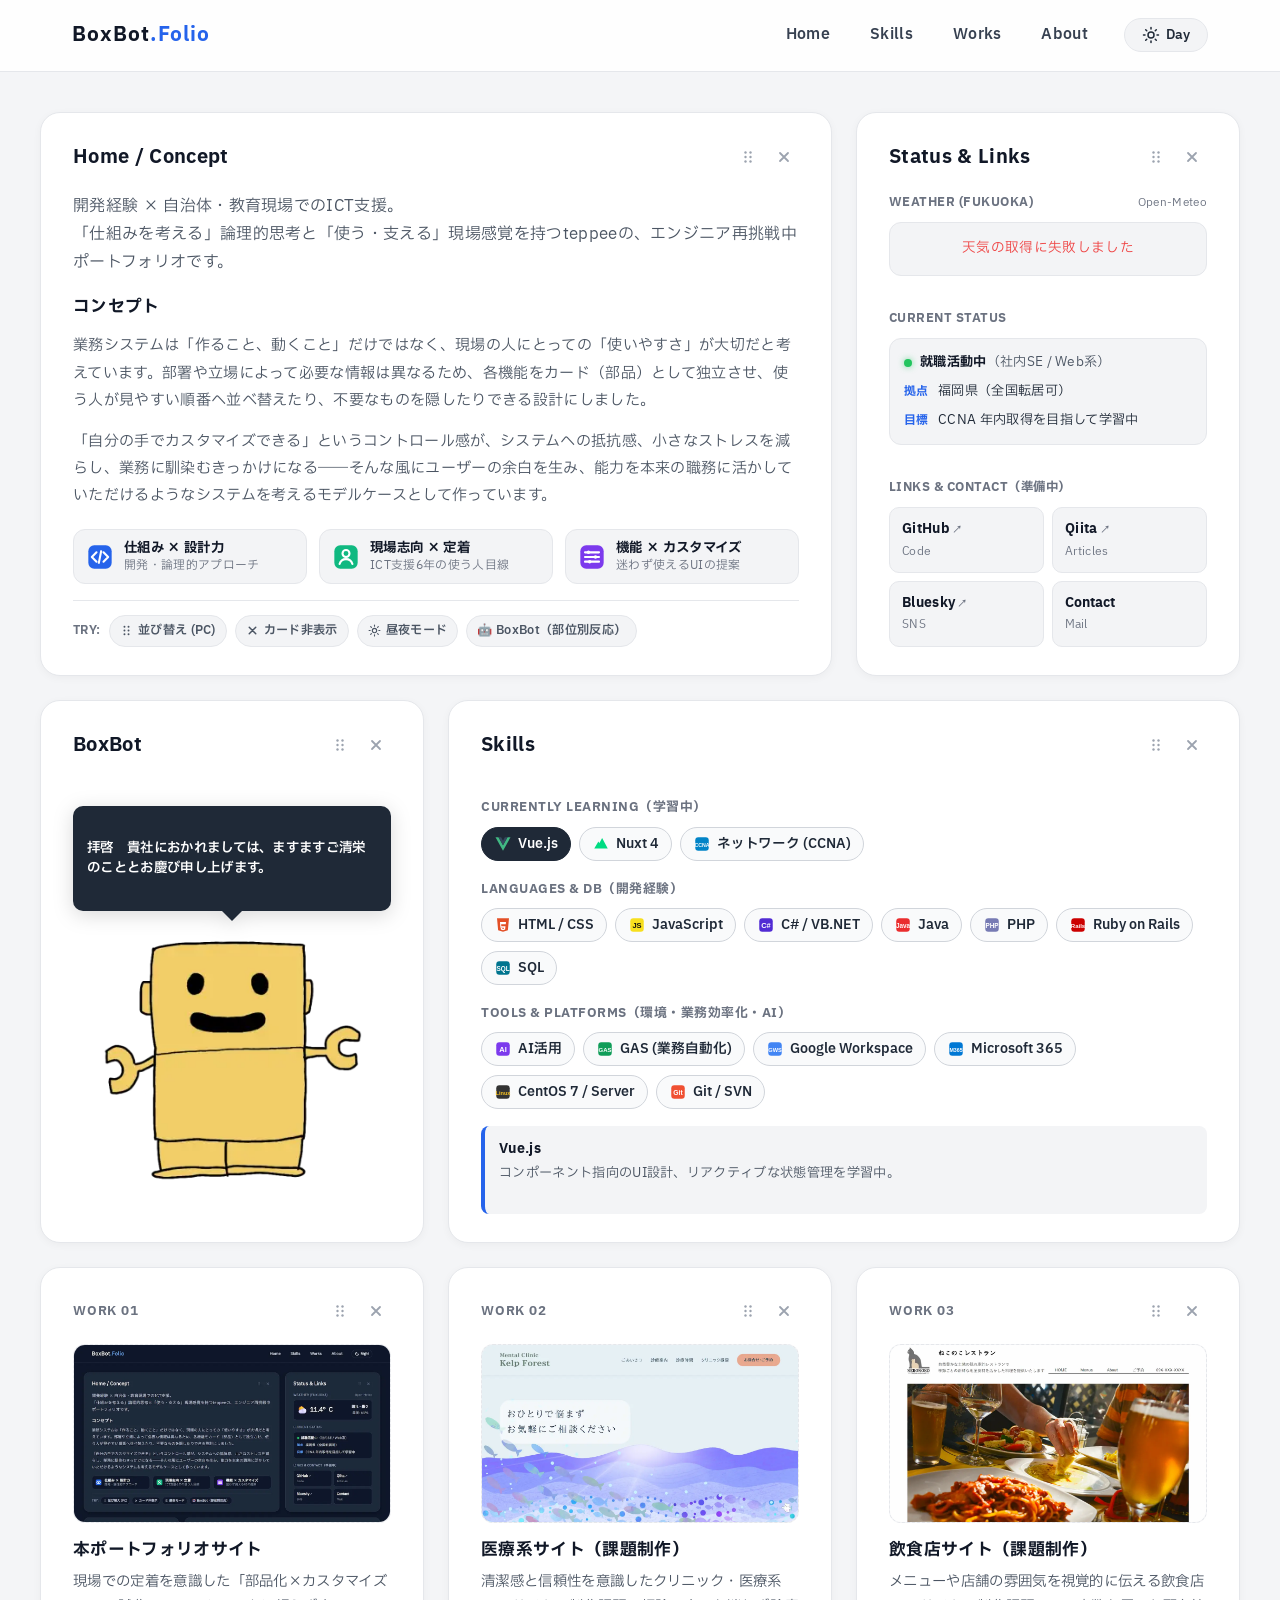
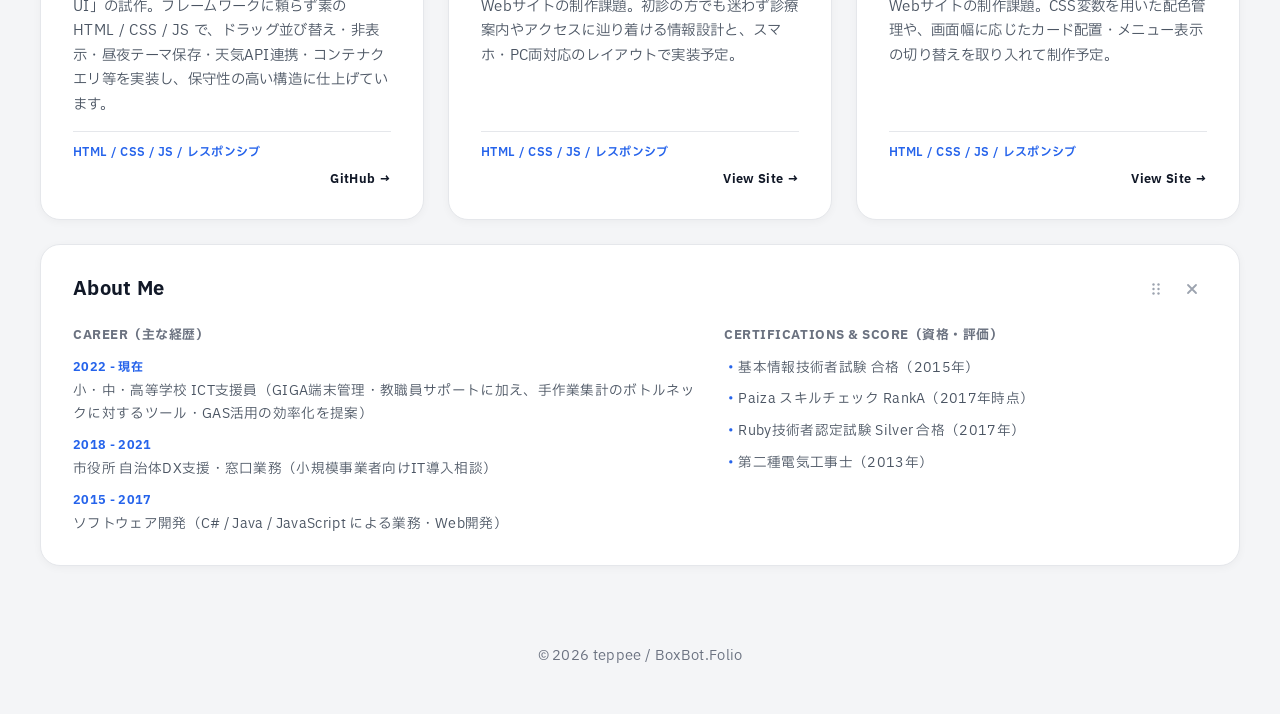
==== public/index.html @ 37b71503 "chore: 公開ルートをSampleからpublicへ変更、ガイドライン・モーダル配色・スマホ上下移動等を追加" ====
<!doctype html>
<html lang="ja">
  <head>
    <!-- 1. 最優先の基本設定 -->
    <meta charset="UTF-8" />
    <meta
      name="viewport"
      content="width=device-width, initial-scale=1.0, viewport-fit=cover"
    />
    <!-- ↑はviewport-fitの挙動、端末のセーフエリア等についてよくわかってないかもしれないので、暫定 -->
    <title>BoxBot.Folio</title>

    <!-- 2. 外部接続の事前準備 ＆ JSの先行ダウンロード（defer） -->
    <link rel="preconnect" href="https://fonts.googleapis.com" />
    <link rel="preconnect" href="https://fonts.gstatic.com" crossorigin />
    <script src="js/dialogues.js" defer></script>
    <!-- セリフデータ。ESmodule予定 -->
    <script src="js/main.js" defer></script>

    <!-- 3. スタイルシート（外部フォント → 自分のCSSの順） -->
    <link
      href="https://fonts.googleapis.com/css2?family=IBM+Plex+Sans+JP&family=JetBrains+Mono:ital,wght@0,100..800;1,100..800&display=swap"
      rel="stylesheet"
    />
    <link rel="stylesheet" href="style.css" />

    <!-- 4. ページ情報・ブラウザ制御 -->
    <meta
      name="description"
      content="エンジニアの道を一度挫折したひとのポートフォリオです。現状で何ができるかを見ていただければ。"
    />
    <meta name="theme-color" content="#f4f5f7" />
    <meta name="robots" content="noindex,nofollow" />
    <meta name="format-detection" content="telephone=no" />

    <!-- 5. ファビコン（絵文字でもよかったけど演習のためセットを配置。マニフェストはローカル直開きでCORSエラーが出るためコメントアウト） -->
    <!-- <link rel="icon" href="data:image/svg+xml,<svg xmlns=%22http://www.w3.org/2000/svg%22 viewBox=%220 0 100 100%22><text x=%2250%%22 y=%2250%%22 style=%22dominant-baseline:central;text-anchor:middle;font-size:90px;%22>🤖</text></svg>"> -->
    <link
      rel="apple-touch-icon"
      sizes="180x180"
      href="images/favicon/apple-touch-icon.png"
    />
    <link
      rel="icon"
      type="image/png"
      sizes="32x32"
      href="images/favicon/favicon-32x32.png"
    />
    <link
      rel="icon"
      type="image/png"
      sizes="16x16"
      href="images/favicon/favicon-16x16.png"
    />
    <!-- <link rel="manifest" href="images/favicon/site.webmanifest"> -->

    <!-- 6. OGP設定（Vercel公開時にURLを確定させて有効化） -->
    <!--
    <meta property="og:title" content="Portfolio - Bento & Control Panel UI">
    <meta property="og:description" content="エンジニアの道を一度挫折したひとのポートフォリオです。現状で何ができるかを見ていただければ。">
    <meta property="og:type" content="website">
    <meta property="og:url" content="https://たぶんVercelでホスティング/">
    <meta property="og:image" content="https://たぶんVercelでホスティング/images/ogp.png">
    <meta name="twitter:card" content="summary_large_image">
    -->
  </head>
  <body>
    <!-- ▼ SVG共通部品の定義（画面には直接表示されない） -->
    <svg style="display: none">
      <!-- 銘板（白いラベルプレート） -->
      <symbol id="icon-plate" viewBox="0 0 120 36" preserveAspectRatio="none">
        <rect
          x="1"
          y="1"
          width="118"
          height="34"
          fill="#ffffff"
          stroke="#555555"
          stroke-width="1.5"
        />
        <circle cx="6" cy="6" r="1.5" fill="#888888" />
        <circle cx="114" cy="6" r="1.5" fill="#888888" />
        <circle cx="6" cy="30" r="1.5" fill="#888888" />
        <circle cx="114" cy="30" r="1.5" fill="#888888" />
      </symbol>

      <!-- 押しボタンの黒い外枠（ベゼル） -->
      <symbol id="icon-button-bezel" viewBox="0 0 64 64">
        <circle
          cx="32"
          cy="32"
          r="28"
          fill="#1a1a1a"
          stroke="#000000"
          stroke-width="2"
        />
        <circle cx="32" cy="32" r="24" fill="#333333" />
      </symbol>

      <!-- ドラッグハンドル（6点ドット） -->
      <symbol id="icon-drag-handle" viewBox="0 0 16 16">
        <circle cx="5.5" cy="3.5" r="1.2" />
        <circle cx="10.5" cy="3.5" r="1.2" />
        <circle cx="5.5" cy="8" r="1.2" />
        <circle cx="10.5" cy="8" r="1.2" />
        <circle cx="5.5" cy="12.5" r="1.2" />
        <circle cx="10.5" cy="12.5" r="1.2" />
      </symbol>

      <!-- 昼モード（太陽）アイコン -->
      <symbol
        id="icon-sun"
        viewBox="0 0 24 24"
        fill="none"
        stroke="currentColor"
        stroke-width="2"
        stroke-linecap="round"
        stroke-linejoin="round"
      >
        <circle cx="12" cy="12" r="4" />
        <path
          d="M12 2v2M12 20v2M4.93 4.93l1.41 1.41M17.66 17.66l1.41 1.41M2 12h2M20 12h2M6.34 17.66l-1.41 1.41M19.07 4.93l-1.41 1.41"
        />
      </symbol>

      <!-- 夜モード（月）アイコン -->
      <symbol
        id="icon-moon"
        viewBox="0 0 24 24"
        fill="none"
        stroke="currentColor"
        stroke-width="2"
        stroke-linecap="round"
        stroke-linejoin="round"
      >
        <path d="M21 12.79A9 9 0 1 1 11.21 3 7 7 0 0 0 21 12.79z" />
      </symbol>

      <!-- 配置リセット（反時計回り矢印）アイコン -->
      <symbol
        id="icon-reset"
        viewBox="0 0 24 24"
        fill="none"
        stroke="currentColor"
        stroke-width="2"
        stroke-linecap="round"
        stroke-linejoin="round"
      >
        <path d="M3 12a9 9 0 1 0 3-6.7L3 8" />
        <path d="M3 3v5h5" />
      </symbol>

      <!-- カード非表示（×）アイコン -->
      <symbol
        id="icon-close"
        viewBox="0 0 16 16"
        fill="none"
        stroke="currentColor"
        stroke-width="1.8"
        stroke-linecap="round"
      >
        <path d="M4 4l8 8M12 4l-8 8" />
      </symbol>

      <!-- スマホ用カード移動（上矢印 / 下矢印）アイコン -->
      <symbol
        id="icon-arrow-up"
        viewBox="0 0 16 16"
        fill="none"
        stroke="currentColor"
        stroke-width="1.8"
        stroke-linecap="round"
        stroke-linejoin="round"
      >
        <path d="M4 10l4-4 4 4" />
      </symbol>
      <symbol
        id="icon-arrow-down"
        viewBox="0 0 16 16"
        fill="none"
        stroke="currentColor"
        stroke-width="1.8"
        stroke-linecap="round"
        stroke-linejoin="round"
      >
        <path d="M4 6l4 4 4-4" />
      </symbol>
    </svg>

    <!-- ▼ ページ全体の外側Gridコンテナ -->
    <div class="layout-container">
      <!-- ヘッダー（PCでは上部バー、スマホではロゴのみ上部・ナビは下部固定） -->
      <header class="site-header">
        <div class="header-inner">
          <h1 class="site-title">
            <a href="#home" class="site-logo">BoxBot<span>.Folio</span></a>
          </h1>
          <!-- グローバルナビゲーション（スマホ：制御盤 / PC：モダンナビ） -->
          <nav class="global-nav">
            <ul class="nav-list">
              <li class="nav-item" data-color="green">
                <a href="#home" class="nav-link">
                  <div class="nameplate">
                    <svg class="plate-bg"><use href="#icon-plate" /></svg>
                    <span class="nav-label">Home</span>
                  </div>
                  <div class="push-button-wrap">
                    <svg class="button-bezel">
                      <use href="#icon-button-bezel" />
                    </svg>
                    <span class="button-cap"></span>
                  </div>
                </a>
              </li>

              <li class="nav-item" data-color="blue">
                <a href="#skills" class="nav-link">
                  <div class="nameplate">
                    <svg class="plate-bg"><use href="#icon-plate" /></svg>
                    <span class="nav-label">Skills</span>
                  </div>
                  <div class="push-button-wrap">
                    <svg class="button-bezel">
                      <use href="#icon-button-bezel" />
                    </svg>
                    <span class="button-cap"></span>
                  </div>
                </a>
              </li>

              <li class="nav-item" data-color="yellow">
                <a href="#work-1" class="nav-link">
                  <div class="nameplate">
                    <svg class="plate-bg"><use href="#icon-plate" /></svg>
                    <span class="nav-label">Works</span>
                  </div>
                  <div class="push-button-wrap">
                    <svg class="button-bezel">
                      <use href="#icon-button-bezel" />
                    </svg>
                    <span class="button-cap"></span>
                  </div>
                </a>
              </li>

              <li class="nav-item" data-color="red">
                <a href="#about" class="nav-link">
                  <div class="nameplate">
                    <svg class="plate-bg"><use href="#icon-plate" /></svg>
                    <span class="nav-label">About</span>
                  </div>
                  <div class="push-button-wrap">
                    <svg class="button-bezel">
                      <use href="#icon-button-bezel" />
                    </svg>
                    <span class="button-cap"></span>
                  </div>
                </a>
              </li>
            </ul>
          </nav>

          <!-- ヘッダー右側の操作ボタン群（配置リセット ＋ 昼夜モード） -->
          <div class="header-actions">
            <button
              type="button"
              id="reset-order-btn"
              class="reset-order-btn"
              title="カードの並び順を初期状態に戻す"
              hidden
            >
              <svg width="16" height="16"><use href="#icon-reset" /></svg>
              <span>配置リセット</span>
            </button>

            <button
              type="button"
              id="theme-toggle"
              class="theme-toggle"
              title="昼・夜モード切り替え"
            >
              <svg class="theme-icon theme-icon-sun" width="18" height="18">
                <use href="#icon-sun" />
              </svg>
              <svg class="theme-icon theme-icon-moon" width="18" height="18">
                <use href="#icon-moon" />
              </svg>
              <span class="theme-toggle-label">Day</span>
            </button>
          </div>
        </div>
      </header>

      <!-- メインコンテンツ -->
      <main class="site-main">
        <!-- ▼ 内側のGridコンテナ（Bento Boxレイアウト） -->
        <div id="bento-grid" class="bento-grid">
          <section id="home" class="bento-card bento-large">
            <div class="card-header">
              <h2>Home / Concept</h2>
              <div class="card-actions">
                <button
                  type="button"
                  class="move-card-btn move-up-btn"
                  title="1つ上へ移動"
                >
                  <svg width="16" height="16">
                    <use href="#icon-arrow-up" />
                  </svg>
                </button>
                <button
                  type="button"
                  class="move-card-btn move-down-btn"
                  title="1つ下へ移動"
                >
                  <svg width="16" height="16">
                    <use href="#icon-arrow-down" />
                  </svg>
                </button>
                <button
                  type="button"
                  class="drag-handle"
                  title="ドラッグして移動"
                >
                  <svg width="16" height="16" fill="currentColor">
                    <use href="#icon-drag-handle" />
                  </svg>
                </button>
                <button
                  type="button"
                  class="hide-card-btn"
                  title="このカードを非表示にする"
                >
                  <svg width="16" height="16"><use href="#icon-close" /></svg>
                </button>
              </div>
            </div>
            <p class="home-lead">
              開発経験 × 自治体・教育現場でのICT支援。<br />
              「仕組みを考える」論理的思考と「使う・支える」現場感覚を持つteppeeの、エンジニア再挑戦中ポートフォリオです。
            </p>

            <!-- コンセプト・自己紹介文エリア -->
            <div class="home-article">
              <h3 class="home-article-title">コンセプト</h3>
              <p>
                業務システムは「作ること、動くこと」だけではなく、現場の人にとっての「使いやすさ」が大切だと考えています。部署や立場によって必要な情報は異なるため、各機能をカード（部品）として独立させ、使う人が見やすい順番へ並べ替えたり、不要なものを隠したりできる設計にしました。
              </p>
              <p>
                「自分の手でカスタマイズできる」というコントロール感が、システムへの抵抗感、小さなストレスを減らし、業務に馴染むきっかけになる――そんな風にユーザーの余白を生み、能力を本来の職務に活かしていただけるようなシステムを考えるモデルケースとして作っています。
              </p>
            </div>

            <!-- 3つの柱（視覚的サマリー） -->
            <ul class="home-pillars">
              <li class="pillar-item">
                <img
                  src="images/icons/pillar-logic.svg"
                  class="pillar-icon"
                  alt=""
                />
                <div>
                  <strong class="pillar-title">仕組み × 設計力</strong>
                  <span class="pillar-desc">開発・論理的アプローチ</span>
                </div>
              </li>
              <li class="pillar-item">
                <img
                  src="images/icons/pillar-ux.svg"
                  class="pillar-icon"
                  alt=""
                />
                <div>
                  <strong class="pillar-title">現場志向 × 定着</strong>
                  <span class="pillar-desc">ICT支援6年の使う人目線</span>
                </div>
              </li>
              <li class="pillar-item">
                <img
                  src="images/icons/pillar-custom.svg"
                  class="pillar-icon"
                  alt=""
                />
                <div>
                  <strong class="pillar-title">機能 × カスタマイズ</strong>
                  <span class="pillar-desc">迷わず使えるUIの提案</span>
                </div>
              </li>
            </ul>

            <!-- このページで試せるギミック（アイコン付き操作チップ） -->
            <div class="home-hints">
              <span class="hint-label">Try:</span>
              <span class="hint-chip">
                <svg width="13" height="13" fill="currentColor">
                  <use href="#icon-drag-handle" />
                </svg>
                <span>並び替え (PC)</span>
              </span>
              <span class="hint-chip">
                <svg width="13" height="13"><use href="#icon-close" /></svg>
                <span>カード非表示</span>
              </span>
              <span class="hint-chip">
                <svg width="13" height="13"><use href="#icon-sun" /></svg>
                <span>昼夜モード</span>
              </span>
              <span class="hint-chip">
                <span>🤖 BoxBot（部位別反応）</span>
              </span>
            </div>
          </section>

          <!-- ▼ Status & Links：福岡の現在天気（Open-Meteo API）＋ 外部リンク・連絡先ダミー枠 -->
          <aside id="weather" class="bento-card bento-weather">
            <div class="card-header">
              <h2>Status &amp; Links</h2>
              <div class="card-actions">
                <button
                  type="button"
                  class="move-card-btn move-up-btn"
                  title="1つ上へ移動"
                >
                  <svg width="16" height="16">
                    <use href="#icon-arrow-up" />
                  </svg>
                </button>
                <button
                  type="button"
                  class="move-card-btn move-down-btn"
                  title="1つ下へ移動"
                >
                  <svg width="16" height="16">
                    <use href="#icon-arrow-down" />
                  </svg>
                </button>
                <button
                  type="button"
                  class="drag-handle"
                  title="ドラッグして移動"
                >
                  <svg width="16" height="16" fill="currentColor">
                    <use href="#icon-drag-handle" />
                  </svg>
                </button>
                <button
                  type="button"
                  class="hide-card-btn"
                  title="このカードを非表示にする"
                >
                  <svg width="16" height="16"><use href="#icon-close" /></svg>
                </button>
              </div>
            </div>

            <!-- 3つの小セクションを同じ階層・見出しデザインで均等に並べる -->
            <div class="side-sections">
              <!-- 上段：現在の天気（福岡） -->
              <div class="side-section">
                <div class="side-section-head">
                  <h3 class="side-section-title">Weather (Fukuoka)</h3>
                  <a
                    class="weather-credit-link"
                    href="https://open-meteo.com"
                    target="_blank"
                    rel="noopener noreferrer"
                  >
                    Open-Meteo
                  </a>
                </div>
                <div class="weather-box">
                  <div id="weather-body" class="weather-body">
                    <p class="weather-status">天気情報を取得中...</p>
                  </div>
                </div>
              </div>

              <!-- 中段：現在のステータス（採用担当者向けサマリー） -->
              <div class="side-section">
                <h3 class="side-section-title">Current Status</h3>
                <div class="status-box">
                  <ul class="status-list">
                    <li>
                      <span class="status-dot"></span>
                      <span><strong>就職活動中</strong>（社内SE / Web系）</span>
                    </li>
                    <li>
                      <span class="status-key">拠点</span>
                      <span class="status-val">福岡県（全国転居可）</span>
                    </li>
                    <li>
                      <span class="status-key">目標</span>
                      <span class="status-val"
                        >CCNA 年内取得を目指して学習中</span
                      >
                    </li>
                  </ul>
                </div>
              </div>

              <!-- 下段：外部リンク・コンタクト先（公開時に href="#" を実際のURLへ差し替え） -->
              <div class="side-section">
                <h3 class="side-section-title">
                  Links &amp; Contact（準備中）
                </h3>
                <ul class="social-links">
                  <li>
                    <a
                      href="https://github.com/teppeihara080-lab"
                      class="social-link"
                      target="_blank"
                      rel="noopener noreferrer"
                    >
                      <span class="social-name"
                        >GitHub<span class="external-icon" aria-hidden="true"
                          >↗</span
                        ></span
                      >
                      <span class="social-note">Code</span>
                    </a>
                  </li>
                  <li>
                    <a
                      href="https://qiita.com/"
                      class="social-link"
                      target="_blank"
                      rel="noopener noreferrer"
                    >
                      <span class="social-name"
                        >Qiita<span class="external-icon" aria-hidden="true"
                          >↗</span
                        ></span
                      >
                      <span class="social-note">Articles</span>
                    </a>
                  </li>
                  <li>
                    <a
                      href="https://bsky.app/"
                      class="social-link"
                      target="_blank"
                      rel="noopener noreferrer"
                    >
                      <span class="social-name"
                        >Bluesky<span class="external-icon" aria-hidden="true"
                          >↗</span
                        ></span
                      >
                      <span class="social-note">SNS</span>
                    </a>
                  </li>
                  <li>
                    <button
                      type="button"
                      id="open-contact-modal"
                      class="social-link"
                    >
                      <span class="social-name">Contact</span>
                      <span class="social-note">Mail</span>
                    </button>
                  </li>
                </ul>
              </div>
            </div>
          </aside>

          <!-- ▼ BoxBot：ダンボールロボットを独立カードとして切り出し（不要なら×で非表示可能） -->
          <aside id="robot" class="bento-card bento-robot">
            <div class="card-header">
              <h2>BoxBot</h2>
              <div class="card-actions">
                <button
                  type="button"
                  class="move-card-btn move-up-btn"
                  title="1つ上へ移動"
                >
                  <svg width="16" height="16">
                    <use href="#icon-arrow-up" />
                  </svg>
                </button>
                <button
                  type="button"
                  class="move-card-btn move-down-btn"
                  title="1つ下へ移動"
                >
                  <svg width="16" height="16">
                    <use href="#icon-arrow-down" />
                  </svg>
                </button>
                <button
                  type="button"
                  class="drag-handle"
                  title="ドラッグして移動"
                >
                  <svg width="16" height="16" fill="currentColor">
                    <use href="#icon-drag-handle" />
                  </svg>
                </button>
                <button
                  type="button"
                  class="hide-card-btn"
                  title="このカードを非表示にする"
                >
                  <svg width="16" height="16"><use href="#icon-close" /></svg>
                </button>
              </div>
            </div>

            <!-- ダンボールロボット（クリック部位ごとにセリフと表情が変化） -->
            <div class="robot-area">
              <!-- 吹き出しの固定枠（セリフの長さでロボット本体の位置が上下にガタつかないようにする） -->
              <div class="speech-bubble-slot">
                <div class="speech-bubble">
                  <p id="robot-message">
                    拝啓　貴社におかれましては、ますますご清栄のこととお慶び申し上げます。
                  </p>
                </div>
              </div>

              <!-- ロボット本体（スプライト画像）＋ 透明な当たり判定（3分割） -->
              <div class="robot-wrapper">
                <div id="robot-sprite" class="robot-sprite face-normal"></div>

                <!-- 頭部・胴体・脚部でそれぞれ別の反応をする透明ボタン -->
                <button
                  type="button"
                  class="hitbox hitbox-head"
                  data-part="head"
                  title="調子はどう？"
                ></button>
                <button
                  type="button"
                  class="hitbox hitbox-body"
                  data-part="body"
                  title="実務でできることは？"
                ></button>
                <button
                  type="button"
                  class="hitbox hitbox-legs"
                  data-part="legs"
                  title="これまでの経歴は？"
                ></button>
              </div>
            </div>
          </aside>

          <section id="skills" class="bento-card bento-skills">
            <div class="card-header">
              <h2>Skills</h2>
              <div class="card-actions">
                <button
                  type="button"
                  class="move-card-btn move-up-btn"
                  title="1つ上へ移動"
                >
                  <svg width="16" height="16">
                    <use href="#icon-arrow-up" />
                  </svg>
                </button>
                <button
                  type="button"
                  class="move-card-btn move-down-btn"
                  title="1つ下へ移動"
                >
                  <svg width="16" height="16">
                    <use href="#icon-arrow-down" />
                  </svg>
                </button>
                <button
                  type="button"
                  class="drag-handle"
                  title="ドラッグして移動"
                >
                  <svg width="16" height="16" fill="currentColor">
                    <use href="#icon-drag-handle" />
                  </svg>
                </button>
                <button
                  type="button"
                  class="hide-card-btn"
                  title="このカードを非表示にする"
                >
                  <svg width="16" height="16"><use href="#icon-close" /></svg>
                </button>
              </div>
            </div>

            <!-- カテゴリ1：現在学習中 -->
            <div class="skill-group">
              <h3 class="skill-group-title">Currently Learning（学習中）</h3>
              <ul class="skill-list">
                <li>
                  <button
                    type="button"
                    class="skill-badge is-active"
                    data-skill="Vue.js"
                    data-desc="コンポーネント指向のUI設計、リアクティブな状態管理を学習中。"
                  >
                    <img src="images/icons/vue.svg" class="skill-icon" alt="" />
                    <span>Vue.js</span>
                  </button>
                </li>
                <li>
                  <button
                    type="button"
                    class="skill-badge"
                    data-skill="Nuxt 4"
                    data-desc="最新のディレクトリ構成やSSR/SSGの仕組み、モダンなフロントエンド開発を習得中。"
                  >
                    <img
                      src="images/icons/nuxt.svg"
                      class="skill-icon"
                      alt=""
                    />
                    <span>Nuxt 4</span>
                  </button>
                </li>
                <li>
                  <button
                    type="button"
                    class="skill-badge"
                    data-skill="ネットワーク（CCNA）"
                    data-desc="社内SE・インフラ運用を見据え、年内取得レベルの到達を目指して基礎から学習中。"
                  >
                    <img
                      src="images/icons/ccna.svg"
                      class="skill-icon"
                      alt=""
                    />
                    <span>ネットワーク (CCNA)</span>
                  </button>
                </li>
              </ul>
            </div>

            <!-- カテゴリ2：言語・データベース（開発経験） -->
            <div class="skill-group">
              <h3 class="skill-group-title">Languages &amp; DB（開発経験）</h3>
              <ul class="skill-list">
                <li>
                  <button
                    type="button"
                    class="skill-badge"
                    data-skill="HTML5 / CSS3"
                    data-desc="葬儀社向けWebシステムでの画面実装経験をベースに、Grid/Flexbox・コンテナクエリ等のモダン設計に対応。"
                  >
                    <img
                      src="images/icons/html.svg"
                      class="skill-icon"
                      alt=""
                    />
                    <span>HTML / CSS</span>
                  </button>
                </li>
                <li>
                  <button
                    type="button"
                    class="skill-badge"
                    data-skill="JavaScript (jQuery)"
                    data-desc="Web開発や保守でDOM操作・画面実装を担当。肥大化したJSのリファクタリングでコード量を50%以下に削減。"
                  >
                    <img src="images/icons/js.svg" class="skill-icon" alt="" />
                    <span>JavaScript</span>
                  </button>
                </li>
                <li>
                  <button
                    type="button"
                    class="skill-badge"
                    data-skill="C# (.NET / VB.NET)"
                    data-desc="自治体関連システム（Visual C# 2015 / 3ヶ月）にて要件〜詳細設計・実装、また保守案件でVB.NETを担当。"
                  >
                    <img
                      src="images/icons/csharp.svg"
                      class="skill-icon"
                      alt=""
                    />
                    <span>C# / VB.NET</span>
                  </button>
                </li>
                <li>
                  <button
                    type="button"
                    class="skill-badge"
                    data-skill="Java (Spring 4)"
                    data-desc="葬儀社向け見積システム（9ヶ月）にて基本・詳細設計〜コーディング・デバッグを担当（Tomcat環境）。"
                  >
                    <img
                      src="images/icons/java.svg"
                      class="skill-icon"
                      alt=""
                    />
                    <span>Java</span>
                  </button>
                </li>
                <li>
                  <button
                    type="button"
                    class="skill-badge"
                    data-skill="PHP"
                    data-desc="Webシステムのサーバーサイド改修・機能実装で使用。"
                  >
                    <img src="images/icons/php.svg" class="skill-icon" alt="" />
                    <span>PHP</span>
                  </button>
                </li>
                <li>
                  <button
                    type="button"
                    class="skill-badge"
                    data-skill="Ruby on Rails"
                    data-desc="MVCアーキテクチャを用いたWebアプリ開発を習得（Ruby技術者認定試験 Silver 合格）。"
                  >
                    <img
                      src="images/icons/rails.svg"
                      class="skill-icon"
                      alt=""
                    />
                    <span>Ruby on Rails</span>
                  </button>
                </li>
                <li>
                  <button
                    type="button"
                    class="skill-badge"
                    data-skill="SQL (MySQL / SQL Server / Oracle)"
                    data-desc="各開発・保守案件において MySQL・SQL Server・Oracle を用いたデータ設計・検索・連携を経験。"
                  >
                    <img src="images/icons/sql.svg" class="skill-icon" alt="" />
                    <span>SQL</span>
                  </button>
                </li>
              </ul>
            </div>

            <!-- カテゴリ3：環境・業務効率化・AI -->
            <div class="skill-group">
              <h3 class="skill-group-title">
                Tools &amp; Platforms（環境・業務効率化・AI）
              </h3>
              <ul class="skill-list">
                <li>
                  <button
                    type="button"
                    class="skill-badge"
                    data-skill="AI活用（業務効率化・調査）"
                    data-desc="生成AIを活用した業務手順書の整理・トラブル調査・コード作成補助など、実務に活かせる使い方を実践。"
                  >
                    <img src="images/icons/ai.svg" class="skill-icon" alt="" />
                    <span>AI活用</span>
                  </button>
                </li>
                <li>
                  <button
                    type="button"
                    class="skill-badge"
                    data-skill="GAS（Google Apps Script）"
                    data-desc="スプレッドシート等の手作業集計や定型処理をスクリプト化し、現場の工数削減・業務改善を提案。"
                  >
                    <img src="images/icons/gas.svg" class="skill-icon" alt="" />
                    <span>GAS (業務自動化)</span>
                  </button>
                </li>
                <li>
                  <button
                    type="button"
                    class="skill-badge"
                    data-skill="Google Workspace"
                    data-desc="小中高のICT支援（3年6ヶ月）にて端末・アカウント運用や校務デジタル化の推進を担当。"
                  >
                    <img src="images/icons/gws.svg" class="skill-icon" alt="" />
                    <span>Google Workspace</span>
                  </button>
                </li>
                <li>
                  <button
                    type="button"
                    class="skill-badge"
                    data-skill="Microsoft 365"
                    data-desc="教育・自治体現場での導入・運用支援、教職員向けマニュアル作成やQA対応を担当。"
                  >
                    <img
                      src="images/icons/m365.svg"
                      class="skill-icon"
                      alt=""
                    />
                    <span>Microsoft 365</span>
                  </button>
                </li>
                <li>
                  <button
                    type="button"
                    class="skill-badge"
                    data-skill="CentOS 7 / Windows Server"
                    data-desc="CentOS 7 + Apache Tomcat でのWebシステム構築や、Windows Server + IBM MQ 環境の運用保守を経験。"
                  >
                    <img
                      src="images/icons/linux.svg"
                      class="skill-icon"
                      alt=""
                    />
                    <span>CentOS 7 / Server</span>
                  </button>
                </li>
                <li>
                  <button
                    type="button"
                    class="skill-badge"
                    data-skill="Git / Subversion"
                    data-desc="チーム開発でのバージョン管理（開発案件ではSubversion、現在はGit / VS Codeを使用）。"
                  >
                    <img src="images/icons/git.svg" class="skill-icon" alt="" />
                    <span>Git / SVN</span>
                  </button>
                </li>
              </ul>
            </div>

            <!-- インタラクティブ詳細表示モニター -->
            <div class="skill-detail-box">
              <span class="detail-title" id="skill-detail-title">Vue.js</span>
              <p class="detail-desc" id="skill-detail-desc">
                コンポーネント指向のUI設計、リアクティブな状態管理を学習中。
              </p>
            </div>
          </section>

          <!-- ▼ Works：各案件を独立したBentoカード（<article>）として配置。追加時はこのブロックを複製 -->
          <article id="work-1" class="bento-card bento-work">
            <div class="card-header">
              <span class="work-label">Work 01</span>
              <div class="card-actions">
                <button
                  type="button"
                  class="move-card-btn move-up-btn"
                  title="1つ上へ移動"
                >
                  <svg width="16" height="16">
                    <use href="#icon-arrow-up" />
                  </svg>
                </button>
                <button
                  type="button"
                  class="move-card-btn move-down-btn"
                  title="1つ下へ移動"
                >
                  <svg width="16" height="16">
                    <use href="#icon-arrow-down" />
                  </svg>
                </button>
                <button
                  type="button"
                  class="drag-handle"
                  title="ドラッグして移動"
                >
                  <svg width="16" height="16" fill="currentColor">
                    <use href="#icon-drag-handle" />
                  </svg>
                </button>
                <button
                  type="button"
                  class="hide-card-btn"
                  title="このカードを非表示にする"
                >
                  <svg width="16" height="16"><use href="#icon-close" /></svg>
                </button>
              </div>
            </div>
            <!-- 画面イメージ枠（画像を差し込む場合は <img src="images/..." alt="..."> をここに入れる） -->
            <div class="work-thumb">
              <img
                src="images/work-01.webp"
                alt="本ポートフォリオサイトのトップページ画面"
                loading="lazy"
              />
            </div>
            <h2 class="work-title">本ポートフォリオサイト</h2>
            <p class="work-desc">
              現場での定着を意識した「部品化×カスタマイズUI」の試作。フレームワークに頼らず素の
              HTML / CSS / JS
              で、ドラッグ並び替え・非表示・昼夜テーマ保存・天気API連携・コンテナクエリ等を実装し、保守性の高い構造に仕上げています。
            </p>
            <div class="work-footer">
              <span class="work-tag">HTML / CSS / JS / レスポンシブ</span>
              <a
                href="https://github.com/teppeihara080-lab/portfolio.dev"
                class="work-link"
                target="_blank"
                rel="noopener noreferrer"
                >GitHub →</a
              >
            </div>
          </article>

          <article id="work-2" class="bento-card bento-work">
            <div class="card-header">
              <span class="work-label">Work 02</span>
              <div class="card-actions">
                <button
                  type="button"
                  class="move-card-btn move-up-btn"
                  title="1つ上へ移動"
                >
                  <svg width="16" height="16">
                    <use href="#icon-arrow-up" />
                  </svg>
                </button>
                <button
                  type="button"
                  class="move-card-btn move-down-btn"
                  title="1つ下へ移動"
                >
                  <svg width="16" height="16">
                    <use href="#icon-arrow-down" />
                  </svg>
                </button>
                <button
                  type="button"
                  class="drag-handle"
                  title="ドラッグして移動"
                >
                  <svg width="16" height="16" fill="currentColor">
                    <use href="#icon-drag-handle" />
                  </svg>
                </button>
                <button
                  type="button"
                  class="hide-card-btn"
                  title="このカードを非表示にする"
                >
                  <svg width="16" height="16"><use href="#icon-close" /></svg>
                </button>
              </div>
            </div>
            <div class="work-thumb">
              <img
                src="images/work-02.webp"
                alt="医療系サイトのトップページ画面"
                loading="lazy"
              />
            </div>
            <h2 class="work-title">医療系サイト（課題制作）</h2>
            <p class="work-desc">
              清潔感と信頼性を意識したクリニック・医療系Webサイトの制作課題。初診の方でも迷わず診療案内やアクセスに辿り着ける情報設計と、スマホ・PC両対応のレイアウトで実装予定。
            </p>
            <div class="work-footer">
              <span class="work-tag">HTML / CSS / JS / レスポンシブ</span>
              <a
                href="https://kunren-web.com/busiweb0606/site2/21ht/"
                class="work-link"
                target="_blank"
                rel="noopener noreferrer"
                >View Site →</a
              >
            </div>
          </article>

          <article id="work-3" class="bento-card bento-work">
            <div class="card-header">
              <span class="work-label">Work 03</span>
              <div class="card-actions">
                <button
                  type="button"
                  class="move-card-btn move-up-btn"
                  title="1つ上へ移動"
                >
                  <svg width="16" height="16">
                    <use href="#icon-arrow-up" />
                  </svg>
                </button>
                <button
                  type="button"
                  class="move-card-btn move-down-btn"
                  title="1つ下へ移動"
                >
                  <svg width="16" height="16">
                    <use href="#icon-arrow-down" />
                  </svg>
                </button>
                <button
                  type="button"
                  class="drag-handle"
                  title="ドラッグして移動"
                >
                  <svg width="16" height="16" fill="currentColor">
                    <use href="#icon-drag-handle" />
                  </svg>
                </button>
                <button
                  type="button"
                  class="hide-card-btn"
                  title="このカードを非表示にする"
                >
                  <svg width="16" height="16"><use href="#icon-close" /></svg>
                </button>
              </div>
            </div>
            <div class="work-thumb">
              <img
                src="images/work-03.webp"
                alt="飲食店サイトのトップページ画面"
                loading="lazy"
              />
            </div>
            <h2 class="work-title">飲食店サイト（課題制作）</h2>
            <p class="work-desc">
              メニューや店舗の雰囲気を視覚的に伝える飲食店Webサイトの制作課題。CSS変数を用いた配色管理や、画面幅に応じたカード配置・メニュー表示の切り替えを取り入れて制作予定。
            </p>
            <div class="work-footer">
              <span class="work-tag">HTML / CSS / JS / レスポンシブ</span>
              <a
                href="https://kunren-web.com/busiweb0606/food/21ht/"
                class="work-link"
                target="_blank"
                rel="noopener noreferrer"
                >View Site →</a
              >
            </div>
          </article>

          <section id="about" class="bento-card bento-wide">
            <div class="card-header">
              <h2>About Me</h2>
              <div class="card-actions">
                <button
                  type="button"
                  class="move-card-btn move-up-btn"
                  title="1つ上へ移動"
                >
                  <svg width="16" height="16">
                    <use href="#icon-arrow-up" />
                  </svg>
                </button>
                <button
                  type="button"
                  class="move-card-btn move-down-btn"
                  title="1つ下へ移動"
                >
                  <svg width="16" height="16">
                    <use href="#icon-arrow-down" />
                  </svg>
                </button>
                <button
                  type="button"
                  class="drag-handle"
                  title="ドラッグして移動"
                >
                  <svg width="16" height="16" fill="currentColor">
                    <use href="#icon-drag-handle" />
                  </svg>
                </button>
                <button
                  type="button"
                  class="hide-card-btn"
                  title="このカードを非表示にする"
                >
                  <svg width="16" height="16"><use href="#icon-close" /></svg>
                </button>
              </div>
            </div>
            <div class="about-grid">
              <!-- 左：職務経歴サマリー -->
              <div class="about-block">
                <h3 class="about-subtitle">Career（主な経歴）</h3>
                <ul class="timeline-list">
                  <li>
                    <span class="timeline-period">2022 - 現在</span>
                    <span class="timeline-text"
                      >小・中・高等学校
                      ICT支援員（GIGA端末管理・教職員サポートに加え、手作業集計のボトルネックに対するツール・GAS活用の効率化を提案）</span
                    >
                  </li>
                  <li>
                    <span class="timeline-period">2018 - 2021</span>
                    <span class="timeline-text"
                      >市役所
                      自治体DX支援・窓口業務（小規模事業者向けIT導入相談）</span
                    >
                  </li>
                  <li>
                    <span class="timeline-period">2015 - 2017</span>
                    <span class="timeline-text"
                      >ソフトウェア開発（C# / Java / JavaScript
                      による業務・Web開発）</span
                    >
                  </li>
                </ul>
              </div>

              <!-- 右：保有資格 & 評価 -->
              <div class="about-block">
                <h3 class="about-subtitle">
                  Certifications &amp; Score（資格・評価）
                </h3>
                <ul class="cert-list">
                  <li>基本情報技術者試験 合格（2015年）</li>
                  <li>Paiza スキルチェック RankA（2017年時点）</li>
                  <li>Ruby技術者認定試験 Silver 合格（2017年）</li>
                  <li>第二種電気工事士（2013年）</li>
                </ul>
              </div>
            </div>
          </section>
        </div>
      </main>

      <!-- フッター -->
      <footer class="site-footer">
        <p>&copy; 2026 teppee / BoxBot.Folio</p>
      </footer>
    </div>

    <!-- お問い合わせモーダル -->
    <div id="contact-modal" class="modal-overlay" aria-hidden="true">
      <div class="modal-card" role="dialog" aria-labelledby="modal-title">
        <div class="modal-header">
          <h3 id="modal-title">Contact</h3>
          <button
            type="button"
            id="close-contact-modal"
            class="modal-close"
            aria-label="閉じる"
          >
            ×
          </button>
        </div>

        <!-- action には発行したURLを入れてる -->
        <form
          id="contact-form"
          action="https://formspree.io/f/xkjrpene"
          method="POST"
        >
          <div class="form-group">
            <label for="sender-name">お名前 / 貴社名</label>
            <input
              type="text"
              id="sender-name"
              name="name"
              required
              placeholder="例：山田 太郎 / 株式会社〇〇"
            />
          </div>

          <div class="form-group">
            <label for="sender-email">メールアドレス</label>
            <input
              type="email"
              id="sender-email"
              name="email"
              required
              placeholder="example@domain.com"
            />
          </div>

          <div class="form-group">
            <label for="sender-message">お問い合わせ内容</label>
            <textarea
              id="sender-message"
              name="message"
              rows="4"
              required
              placeholder="採用や面談のご連絡など、お気軽にお送りください。"
            ></textarea>
          </div>

          <!-- スパム対策用の隠しフィールド（人間には見えずボットだけ引っかかる罠） -->
          <input type="text" name="_gotcha" style="display: none" />

          <button type="submit" id="submit-btn" class="btn-submit">
            送信する
          </button>
          <p id="form-status" class="form-status" role="status"></p>
        </form>
      </div>
    </div>
  </body>
</html>
---- public/style.css ----
/* ==========================================================================
   1. カラーテーマ変数（昼：ライトモード / 夜：ダークモード）
   --------------------------------------------------------------------------
   CSS変数（--変数名）を使って、色を一か所でまとめて管理。
   <html data-theme="dark"> が付いた時だけ、夜モード用の色に上書きする。
   ========================================================================== */
:root {
  color-scheme: light; /* ブラウザ標準のスクロールバー等もライト向けにする。標準CSSプロパティ */
  --bg-body: #f4f5f7;
  --bg-surface: #ffffff;
  --bg-header: #ffffff;
  --bg-header-glass: rgba(255, 255, 255, 0.85);
  --bg-subtle: #f3f4f6;
  --bg-badge: #f9fafb;
  --bg-badge-hover: #eff6ff;
  --bg-badge-active: #1f2937;
  --text-badge-active: #ffffff;
  --text-main: #1f2937;
  --text-strong: #111827;
  --text-muted: #6b7280;
  --text-desc: #4b5563;
  --text-nav: #374151;
  --border-color: #e5e7eb;
  --border-badge: #d1d5db;
  --accent: #2563eb;
  --shadow-card: 0 2px 8px rgba(0, 0, 0, 0.04);
  --shadow-drag: 0 20px 30px rgba(0, 0, 0, 0.18);
  --panel-bg: #9e9e9e; /* スマホ制御盤の背景色（グレー塗装） */
  --panel-border: #666666;
  --handle-color: #9ca3af;
  --handle-hover-text: #374151;
  --bubble-bg: #1f2937; /* ロボットの吹き出し背景（昼は濃い色で引き締める） */
  --bubble-text: #ffffff;
}

:root[data-theme="dark"] {
  color-scheme: dark;
  --bg-body: #0f172a;
  --bg-surface: #1e293b;
  --bg-header: #1e293b;
  --bg-header-glass: rgba(15, 23, 42, 0.85);
  --bg-subtle: #0f172a;
  --bg-badge: #334155;
  --bg-badge-hover: #1e3a8a;
  --bg-badge-active: #3b82f6;
  --text-badge-active: #ffffff;
  --text-main: #e2e8f0;
  --text-strong: #f8fafc;
  --text-muted: #94a3b8;
  --text-desc: #cbd5e1;
  --text-nav: #cbd5e1;
  --border-color: #334155;
  --border-badge: #475569;
  --accent: #60a5fa;
  --shadow-card: 0 4px 16px rgba(0, 0, 0, 0.35);
  --shadow-drag: 0 20px 35px rgba(0, 0, 0, 0.55);
  --panel-bg: #374151;       /* 夜モードでは落ち着いたガンメタ塗装に */
  --panel-border: #1f2937;
  --handle-color: #64748b;
  --handle-hover-text: #f1f5f9;
  --bubble-bg: #f8fafc;      /* 夜は明るい吹き出しにしてコントラストを確保 */
  --bubble-text: #0f172a;
}

/* 制御盤ボタンの色バリエーション（HTMLの data-color 属性で切り替え） */
[data-color="green"]  { --c-light: #4cd964; --c-main: #1e8e3e; --c-dark: #0d4d1f; }
[data-color="blue"]   { --c-light: #4da3ff; --c-main: #0033cc; --c-dark: #001966; }
[data-color="yellow"] { --c-light: #fff066; --c-main: #e6b800; --c-dark: #806600; }
[data-color="red"]    { --c-light: #ff6666; --c-main: #cc0000; --c-dark: #660000; }


/* ==========================================================================
   2. 全体・ベース設定（リセット＆共通ルール）
   ========================================================================== */
*,
*::before,
*::after {
  /* padding や border を要素の width/height の内側に含める基本設定 */
  box-sizing: border-box;
}

html {
  /* ページ内リンク（#skills 等）をクリックした時に滑らかにスクロールさせる */
  scroll-behavior: smooth;
  /* 固定ヘッダーの下にセクションの見出しが隠れないよう余白を予約する */
  scroll-padding-top: 80px;
}

body {
  margin: 0;
  font-family: var(--font-sans);
  background-color: var(--bg-body);
  color: var(--text-main);
  /* 日本語は漢字の密度が高いため、英語基準(1.5)より広めの行間・わずかな文字間で読みやすくする */
  line-height: 1.75;
  letter-spacing: 0.02em;
  /* 昼夜モード切り替え時に色がふわっと変わるアニメーション */
  transition: background-color 0.25s ease, color 0.25s ease;
}

:root {
  /* フォントの変数定義 */
  --font-sans: 'IBM Plex Sans JP', sans-serif;
  --font-mono: 'JetBrains Mono', monospace;
}

/* ==========================================================================
   3. 大枠レイアウト（ページ全体の骨格）
   --------------------------------------------------------------------------
   上から「header」「main」「footer」の3段組み。
   main を 1fr にして、コンテンツが少なくてもフッターが最下部に配置されるようにしています。
   ========================================================================== */
.layout-container {
  display: grid;
  min-height: 100vh;  /* 古いブラウザ用の保険 */
  min-height: 100dvh; /* 優先。100dvh はスマホのアドレスバー伸縮にも対応した画面の高さ */
  grid-template-rows: auto 1fr auto;
  grid-template-areas:
    "header"
    "main"
    "footer";
}

.site-header { grid-area: header; }
.site-main   { grid-area: main; }
.site-footer { grid-area: footer; }


/* ==========================================================================
   4. ヘッダー & ナビゲーション（スマホ基準：モバイルファースト）
   ========================================================================== */
.site-header {
  background-color: var(--bg-header);
  border-bottom: 1px solid var(--border-color);
  transition: background-color 0.25s ease, border-color 0.25s ease;
}

.header-inner {
  max-width: 1200px;
  margin: 0 auto;
  padding: 14px 20px;
  display: flex;
  justify-content: space-between;
  align-items: center;
  gap: 16px;
}

.site-title {
  margin: 0;            /* ブラウザ勝手につける上下の余白を消す */
  font-size: 1rem;      /* ★これが重要：h1の初期巨大サイズを打ち消す */
  line-height: 1;       /* 余計な上下の隙間をなくす */
}

.site-logo {
  display: inline-block; /* 箱の大きさを親（h1）とピタッと一致させる */
  font-size: 1.25rem;
  font-weight: 800;
  letter-spacing: 0.05em;
  color: var(--text-strong);
  text-decoration: none;
  transition: color 0.25s ease;
}

.site-logo span {
  color: var(--accent);
}

/* --- ヘッダー右側の操作ボタン群（配置リセット ＋ 昼夜モード） --- */
.header-actions {
  display: flex;
  align-items: center;
  gap: 8px;
}

.reset-order-btn,
.theme-toggle {
  display: inline-flex;
  align-items: center;
  gap: 6px;
  padding: 6px 12px;
  background-color: var(--bg-subtle);
  color: var(--text-main);
  border: 1px solid var(--border-color);
  border-radius: 9999px;
  font-family: inherit;
  font-size: 0.82rem;
  font-weight: 600;
  cursor: pointer;
  transition: background-color 0.2s ease, color 0.2s ease, border-color 0.2s ease, transform 0.15s ease;
}

/* Day / Night の文字数差でボタン幅が変わり、左隣のナビが左右にズレるのを防ぐ */
.theme-toggle {
  min-width: 84px;
  justify-content: center;
}

.reset-order-btn[hidden] {
  display: none;
}

.reset-order-btn:hover,
.theme-toggle:hover {
  border-color: var(--accent);
  color: var(--accent);
}

.reset-order-btn:active,
.theme-toggle:active {
  transform: scale(0.96);
}

/* デフォルト（昼）は太陽アイコンを表示し、月アイコンを隠す */
.theme-icon-moon {
  display: none;
}

:root[data-theme="dark"] .theme-icon-sun {
  display: none;
}

:root[data-theme="dark"] .theme-icon-moon {
  display: block;
}

/* --- 【スマホ表示】工場の制御盤風ボトムナビ --- */
.global-nav {
  position: fixed;
  bottom: 0;
  left: 0;
  width: 100%;
  background-color: var(--panel-bg);
  border-top: 3px solid var(--panel-border);
  box-shadow: inset 0 2px 0 rgba(255, 255, 255, 0.25), 0 -4px 10px rgba(0, 0, 0, 0.25);
  /* env(safe-area-inset-bottom) で iPhone 等の下部ホームバーと重ならないよう余白を確保 */
  padding: 10px 8px calc(10px + env(safe-area-inset-bottom));
  z-index: 1000;
  transition: background-color 0.25s ease, border-color 0.25s ease;
}

.nav-list {
  display: flex;
  justify-content: space-around;
  align-items: center;
  gap: 8px;
  list-style: none;
  margin: 0 auto;
  padding: 0;
  max-width: 500px;
}

.nav-item {
  flex: 1;
}

.nav-link {
  display: flex;
  flex-direction: column;
  align-items: center;
  gap: 6px;
  text-decoration: none;
  -webkit-tap-highlight-color: transparent; /* スマホタップ時の青い枠を消す */
}

/* 白い銘板プレート（SVG背景＋文字） */
.nameplate {
  position: relative;
  width: 100%;
  max-width: 84px;
  height: 26px;
  display: flex;
  align-items: center;
  justify-content: center;
  filter: drop-shadow(0 2px 2px rgba(0, 0, 0, 0.45));
}

.plate-bg {
  position: absolute;
  inset: 0;
  width: 100%;
  height: 100%;
}

.nav-label {
  position: relative;
  z-index: 1;
  color: #111111;
  font-family: var(--font-mono);
  font-size: 13px;
  font-weight: bold;
  letter-spacing: 0.08em;
}

/* 立体押しボタン */
.push-button-wrap {
  position: relative;
  width: 48px;
  height: 48px;
  filter: drop-shadow(0 3px 3px rgba(0, 0, 0, 0.5));
  transition: transform 0.06s ease;
}

.button-bezel {
  width: 100%;
  height: 100%;
  display: block;
}

/* 押しボタンのキャップ（指で押す色付きの丸い樹脂パーツ） */
.button-cap {
  position: absolute;
  inset: 9px;/* 親枠（48px）の上下左右から9px内側に配置＝直径30pxの丸になる */
  border-radius: 50%;/* 正円にする */
  border: 1.5px solid #000000;/* ベゼルとの物理的な隙間（影）を作り、点灯時は白く光らせる枠線 */
  /* 左上（35% 35%）に光源を置いた円形グラデーションで、丸みと立体感を表現 */
  background: radial-gradient(circle at 35% 35%, var(--c-light), var(--c-main) 60%, var(--c-dark));
}

/* プラスチックの光沢ハイライト */
.button-cap::after {
  content: "";
  position: absolute;
  top: 4px;
  left: 5px;
  width: 11px;
  height: 6px;
  border-radius: 50%; /* 横長の楕円にして光の反射を作る */
  background: rgba(255, 255, 255, 0.4); /* 半透明の白 */
  transform: rotate(-30deg); /* 球体の丸みに沿うように斜めに傾ける */
}

/* タップ時にボタンが押し込まれる動き */
.nav-link:active .push-button-wrap {
  transform: scale(0.92) translateY(2px);
  filter: drop-shadow(0 1px 1px rgba(0, 0, 0, 0.6));
}

/* 現在表示中のセクションに対応するボタンをLED点灯させる */
.nav-link.is-current .button-cap {
  background: radial-gradient(circle at 40% 40%, #ffffff 0%, var(--c-light) 35%, var(--c-main) 85%);
  box-shadow: 0 0 12px 3px var(--c-light), inset 0 0 6px #ffffff;
  border-color: #ffffff;
}

.nav-link.is-current .nav-label {
  color: #000000;
  text-shadow: 0 0 1px rgba(0, 0, 0, 0.3);
}


/* ==========================================================================
   5. メインコンテンツ：Bentoグリッド & カード共通部品
   ========================================================================== */
.site-main {
  padding: 24px 16px;
}

.bento-grid {
  display: grid;
  grid-template-columns: 1fr; /* スマホでは縦1列 */
  gap: 16px;
  max-width: 1200px;
  margin: 0 auto;
}

.bento-card {
  background-color: var(--bg-surface);
  border-radius: 20px;
  padding: 24px;
  border: 1px solid var(--border-color);
  box-shadow: var(--shadow-card);
  transition: background-color 0.25s ease, border-color 0.25s ease, box-shadow 0.2s ease;
}

.bento-card h2 {
  margin-top: 0;
  font-size: 1.2rem;
  color: var(--text-strong);
}

/* カード上部のヘッダー行（タイトル＋ドラッグハンドルを左右に並べる） */
.card-header {
  display: flex;
  justify-content: space-between;
  align-items: center;
  gap: 12px;
  margin-bottom: 16px;
}

.card-header h2 {
  margin: 0;
}

/* カード右上の操作ボタン群（並び替えハンドル ＋ 非表示ボタン） */
.card-actions {
  display: flex;
  align-items: center;
  gap: 4px;
}

/* ドラッグハンドル（PC限定機能のため、スマホでは非表示にする） */
.drag-handle {
  appearance: none;
  display: none;
  align-items: center;
  justify-content: center;
  background: transparent;
  border: 1px solid transparent;
  border-radius: 6px;
  color: var(--handle-color);
  padding: 6px 8px;
  cursor: grab;
  user-select: none;
  transition: color 0.15s ease, background-color 0.15s ease;
}

.drag-handle:hover {
  color: var(--handle-hover-text);
  background-color: var(--bg-subtle);
}

.drag-handle:active {
  cursor: grabbing;
}

/* スマホ用カード上下移動ボタン（PCでは非表示にする） */
.move-card-btn {
  appearance: none;
  display: inline-flex;
  align-items: center;
  justify-content: center;
  background: transparent;
  border: 1px solid transparent;
  border-radius: 6px;
  color: var(--handle-color);
  padding: 6px;
  cursor: pointer;
  transition: color 0.15s ease, background-color 0.15s ease;
}

.move-card-btn:hover {
  color: var(--accent);
  background-color: var(--bg-subtle);
}

/* カード非表示ボタン（×） */
.hide-card-btn {
  appearance: none;
  display: inline-flex;
  align-items: center;
  justify-content: center;
  background: transparent;
  border: 1px solid transparent;
  border-radius: 6px;
  color: var(--handle-color);
  padding: 6px;
  cursor: pointer;
  transition: color 0.15s ease, background-color 0.15s ease;
}

.hide-card-btn:hover {
  color: #ef4444;
  background-color: var(--bg-subtle);
}

/* 非表示にされたカード（#home のようなID指定の display: grid にも負けないよう !important を付与） */
.bento-card.is-hidden {
  display: none !important;
}

/* ドラッグ中のカード本体（浮き上がってマウスに追従する状態） */
.bento-card.is-dragging {
  position: relative;
  z-index: 100;
  box-shadow: var(--shadow-drag);
  outline: 2px solid var(--accent);
  opacity: 0.92;
  user-select: none;
  cursor: grabbing;
  /* ドラッグ中は自身のマウス判定を透過させ、真下にある別のカードを検知できるようにする */
  pointer-events: none;
}

/* ドロップ先（入れ替え対象）になっているカードのハイライト枠 */
.bento-card.is-drop-target {
  outline: 2px dashed var(--accent);
  outline-offset: 2px;
}

/* ドラッグ中はページ全体の文字選択を無効化し、カーソルを掴み状態にする */
body.is-card-dragging {
  user-select: none;
  cursor: grabbing;
}


/* ==========================================================================
   6. Home & BoxBotカード専用部品（紹介文・ダンボールロボット・吹き出し）
   ========================================================================== */
.bento-large {
  display: flex;
  flex-direction: column;
}

.home-lead {
  margin-top: 0;
  margin-bottom: 16px;
  color: var(--text-desc);
}

/* コンセプト・説明文エリア */
.home-article {
  font-size: 0.94rem;
  color: var(--text-desc);
  line-height: 1.8;
}

.home-article p {
  margin: 0 0 14px 0;
}

.home-article p:last-child {
  margin-bottom: 0;
}

.home-article-title {
  margin: 0 0 10px 0;
  font-size: 1.05rem;
  font-weight: 700;
  color: var(--text-strong);
}

/* 3つの柱ミニボックス（スマホでは縦並び、PC相当では3列横並び） */
.home-pillars {
  display: grid;
  grid-template-columns: 1fr;
  gap: 10px;
  list-style: none;
  margin: 20px 0 16px 0;
  padding: 0;
}

.pillar-item {
  display: flex;
  align-items: center;
  gap: 10px;
  padding: 10px 12px;
  background-color: var(--bg-subtle);
  border: 1px solid var(--border-color);
  border-radius: 12px;
  transition: background-color 0.25s ease, border-color 0.25s ease;
}

.pillar-icon {
  width: 28px;
  height: 28px;
  flex-shrink: 0;
}

.pillar-title {
  display: block;
  font-size: 0.84rem;
  font-weight: 700;
  color: var(--text-strong);
  line-height: 1.3;
}

.pillar-desc {
  display: block;
  font-size: 0.74rem;
  color: var(--text-muted);
  line-height: 1.35;
}

/* 下部：試せるギミックの操作チップ */
.home-hints {
  margin-top: auto;
  padding-top: 14px;
  border-top: 1px solid var(--border-color);
  display: flex;
  flex-wrap: wrap;
  align-items: center;
  gap: 8px;
}

.hint-label {
  font-size: 0.75rem;
  font-weight: 700;
  color: var(--text-muted);
  text-transform: uppercase;
  letter-spacing: 0.04em;
}

.hint-chip {
  display: inline-flex;
  align-items: center;
  gap: 5px;
  padding: 4px 10px;
  background-color: var(--bg-subtle);
  border: 1px solid var(--border-color);
  border-radius: 9999px;
  font-size: 0.76rem;
  font-weight: 600;
  color: var(--text-desc);
  transition: background-color 0.25s ease, border-color 0.25s ease;
}

@media (min-width: 768px) {
  .home-pillars {
    grid-template-columns: repeat(3, 1fr);
    gap: 12px;
  }
}

/* BoxBot（独立カード） */
.bento-robot {
  display: flex;
  flex-direction: column;
}

.robot-area {
  margin: auto 0; /* カード内で上下中央に配置する */
  display: flex;
  flex-direction: column;
  align-items: center;
}

/* スマホ表示（767px以下）では、Home → Skills → BoxBot → Status → Works → About の順に並べる
   ※スマホではドラッグ並び替えがオフなので、order を変えても副作用はありません */
@media (max-width: 767px) {
  .bento-large   { order: 1; }
  .bento-skills  { order: 2; }
  .bento-robot   { order: 3; }
  .bento-weather { order: 4; }
  .bento-work    { order: 5; }
  .bento-wide    { order: 6; }
}

/* 吹き出しの配置枠 */
.speech-bubble-slot {
  width: 100%;
  display: flex;
  justify-content: center;
}

.speech-bubble {
  position: relative;
  display: flex;
  align-items: center; /* 2〜3行のセリフでも吹き出し内の上下中央に収める */
  width: 100%;
  max-width: 320px;
  /* 4行分の高さ（line-height 1.5 × 4行 = 6em）＋ 上下padding（12px × 2 = 24px）で高さを確保し、
     スマホ・PCどちらの画面幅でもセリフ切り替え時に吹き出しが上下にガタつかないようにする */
  min-height: calc(1.5em * 4 + 24px);
  background-color: var(--bubble-bg);
  color: var(--bubble-text);
  border-radius: 10px;
  padding: 12px 14px;
  margin-bottom: 18px;
  text-align: left;
  font-size: 0.84rem;
  font-weight: 600;
  line-height: 1.5;
  /* 四角形と下の三角形（しっぽ）を合わせた輪郭に影をつける */
  filter: drop-shadow(0 4px 10px rgba(0, 0, 0, 0.15));
  transition: background-color 0.25s ease, color 0.25s ease;
}

.speech-bubble p {
  margin: 0;
}

/* 吹き出しの下向き三角形（しっぽ）をCSSのborderトリックで作る */
.speech-bubble::after {
  content: "";
  position: absolute;
  bottom: -10px;
  left: 50%;
  transform: translateX(-50%);
  border-width: 10px 10px 0;
  border-style: solid;
  border-color: var(--bubble-bg) transparent transparent transparent;
  transition: border-color 0.25s ease;
}

.robot-wrapper {
  position: relative;
  display: inline-block;
  width: min(260px, 100%);
  aspect-ratio: 1 / 1; /* 正方形の比率を維持する */
}

/* スプライト画像（4表情が横並びになった1枚の画像）を切り替えて表示 */
.robot-sprite {
  width: 100%;
  height: 100%;
  background-image: url("images/robot-sprite.webp");
  /* 横4コマなので、表示枠に対して横幅400%・縦100%に拡大して1コマ分だけ見せる */
  background-size: 400% 100%;
  background-repeat: no-repeat;
  transition: filter 0.2s ease;
}

/* 当たり判定（.hitbox）にカーソルが乗った時、透明ではないロボットの輪郭だけをふわっと光らせる */
.robot-wrapper:has(.hitbox:hover) .robot-sprite {
  filter: brightness(1.06) drop-shadow(0 0 8px rgba(96, 165, 250, 0.55));
}

/* 表情が切り替わった瞬間にJSから付与するノイズ風アニメーション */
.robot-sprite.is-animating {
  animation: glitch-fade 0.25s ease-out;
}

@keyframes glitch-fade {
  0% {
    opacity: 0;
    filter: blur(4px) contrast(150%);
    transform: scale(0.98);
  }
  50% {
    opacity: 0.5;
    filter: blur(1px) contrast(120%);
  }
  100% {
    opacity: 1;
    filter: blur(0) contrast(100%);
    transform: scale(1);
  }
}

/* 4コマの横位置（0%, 33.333%, 66.666%, 100%）で表情を切り替え */
.face-normal { background-position: 0% 0; }
.face-smile  { background-position: 33.333% 0; }
.face-active { background-position: 66.666% 0; }
.face-error  { background-position: 100% 0; }

/* 透明な当たり判定ボタン（頭部・胴体・脚部の3分割） */
.bento-card .hitbox {
  position: absolute;
  left: 0;
  width: 100%;
  padding: 0;
  border: none;
  background-color: transparent;
  /* リンクの指マークではなく「調査・観察する」虫眼鏡カーソルにする */
  cursor: url("images/icons/magnifying-glass.svg"), auto;
}
.hitbox-head { top: 0%;  height: 47%; }
.hitbox-body { top: 47%; height: 33%; }
.hitbox-legs { top: 80%; height: 20%; }


/* ==========================================================================
   7. Skillsカード専用部品（バッジ & 詳細表示モニター）
   ========================================================================== */
.bento-skills {
  display: flex;
  flex-direction: column;
  gap: 16px;
}

.skill-group-title {
  margin: 0 0 8px 0;
  font-size: 0.8rem;
  font-weight: 700;
  color: var(--text-muted);
  text-transform: uppercase;
  letter-spacing: 0.04em;
}

.skill-list {
  display: flex;
  flex-wrap: wrap;
  gap: 8px;
  list-style: none;
  margin: 0;
  padding: 0;
}

/* アイコン＋技術名バッジ（ボタン要素） */
.skill-badge {
  display: inline-flex;
  align-items: center;
  gap: 6px;
  padding: 6px 12px;
  background-color: var(--bg-badge);
  border: 1px solid var(--border-badge);
  border-radius: 9999px;
  font-family: inherit;
  font-size: 0.85rem;
  font-weight: 600;
  color: var(--text-main);
  cursor: pointer;
  transition: all 0.15s ease;
}

.skill-badge:hover {
  border-color: var(--accent);
  background-color: var(--bg-badge-hover);
  transform: translateY(-1px);
}

.skill-badge.is-active {
  background-color: var(--bg-badge-active);
  border-color: var(--bg-badge-active);
  color: var(--text-badge-active);
}

.skill-icon {
  width: 18px;
  height: 18px;
  flex-shrink: 0;
}

/* 詳細表示モニター（カード下部に配置） */
.skill-detail-box {
  margin-top: auto;
  padding: 12px 14px;
  background-color: var(--bg-subtle);
  border-left: 4px solid var(--accent);
  border-radius: 8px;
  transition: background-color 0.25s ease;
}

.detail-title {
  display: block;
  font-size: 0.85rem;
  font-weight: 700;
  color: var(--text-strong);
  margin-bottom: 2px;
}

.detail-desc {
  margin: 0;
  font-size: 0.82rem;
  color: var(--text-desc);
  line-height: 1.45;
  /* 1行と2行の切り替えでカード下の余白がガタつかないよう、2行分の高さを確保 */
  min-height: calc(1.45em * 2);
}

/* --- Status & Linksカード（天気API ＋ ステータス ＋ 外部リンク） --- */
.bento-weather {
  display: flex;
  flex-direction: column;
}

/* 3つの小セクションをカード内の残り高さで均等に配分し、余白の偏りをなくす */
.side-sections {
  flex: 1;
  display: flex;
  flex-direction: column;
  justify-content: space-between;
  gap: 16px;
}

.side-section-head {
  display: flex;
  justify-content: space-between;
  align-items: center;
  margin-bottom: 8px;
}

.side-section-head .side-section-title {
  margin-bottom: 0;
}

/* 3ブロックすべてで統一する小見出しスタイル */
.side-section-title {
  margin: 0 0 8px 0;
  font-size: 0.78rem;
  font-weight: 700;
  color: var(--text-muted);
  text-transform: uppercase;
  letter-spacing: 0.04em;
}

.weather-box,
.status-box {
  padding: 12px 14px;
  background-color: var(--bg-subtle);
  border: 1px solid var(--border-color);
  border-radius: 12px;
  transition: background-color 0.25s ease, border-color 0.25s ease;
}

.weather-credit-link {
  font-size: 0.7rem;
  color: var(--text-muted);
  text-decoration: none;
}

.weather-credit-link:hover {
  text-decoration: underline;
  color: var(--accent);
}

.weather-body {
  padding: 2px 0;
}

.weather-content {
  display: flex;
  align-items: center;
  justify-content: space-between;
  gap: 10px;
}

.weather-main {
  display: flex;
  align-items: center;
  gap: 8px;
}

.weather-icon {
  font-size: 2rem;
  line-height: 1;
}

.weather-temp {
  font-size: 1.55rem;
  font-weight: 800;
  color: var(--text-strong);
  letter-spacing: -0.02em;
  white-space: nowrap;
}

.weather-sub {
  text-align: right;
  font-size: 0.82rem;
  color: var(--text-desc);
}

.weather-sub p {
  margin: 2px 0;
}

.weather-condition {
  font-weight: 700;
  color: var(--text-main);
  /* 「晴れ・曇り」などが途中で不自然に改行されるのを防ぐ */
  white-space: nowrap;
}

.weather-status {
  margin: 0;
  font-size: 0.85rem;
  color: var(--text-muted);
  text-align: center;
}

.weather-status.is-error {
  color: #ef4444;
}

.status-list {
  list-style: none;
  margin: 0;
  padding: 0;
  display: flex;
  flex-direction: column;
  gap: 6px;
  font-size: 0.82rem;
  color: var(--text-desc);
}

.status-list li {
  display: flex;
  align-items: center;
  gap: 8px;
}

.status-list strong {
  color: var(--text-strong);
}

/* 稼働中を示す緑のインジケーター（制御盤LED風のアクセント） */
.status-dot {
  width: 8px;
  height: 8px;
  border-radius: 50%;
  background-color: #22c55e;
  box-shadow: 0 0 6px rgba(34, 197, 94, 0.6);
  flex-shrink: 0;
}

.status-key {
  font-size: 0.74rem;
  font-weight: 700;
  color: var(--accent);
  min-width: 2.2em;
}

.status-val {
  color: var(--text-main);
}

.social-links {
  display: grid;
  grid-template-columns: repeat(2, 1fr);
  gap: 8px;
  list-style: none;
  margin: 0;
  padding: 0;
}

.social-link {
  display: flex;
  flex-direction: column;
  padding: 10px 12px;
  background-color: var(--bg-subtle);
  border: 1px solid var(--border-color);
  border-radius: 10px;
  text-decoration: none;
  transition: border-color 0.15s ease, transform 0.15s ease, background-color 0.25s ease;
}
/* <button> を使った .social-link を <a> と同じ見た目に揃える */
button.social-link {
  width: 100%;
  height: 100%; /* 親の <li> の高さに合わせる */
  font-family: inherit;
  font-size: inherit;
  line-height: inherit; /* ブラウザ標準のボタン行間をリセット */
  color: inherit;
  text-align: left;
  cursor: pointer;
  appearance: none;
  -webkit-appearance: none;
}

.social-link:hover {
  border-color: var(--accent);
  transform: translateY(-1px);
}

.social-name {
  font-size: 0.84rem;
  font-weight: 700;
  color: var(--text-strong);
}

.social-note {
  font-size: 0.72rem;
  color: var(--text-muted);
}

.external-icon {
  display: inline-block;
  font-size: 0.75em;
  color: var(--text-muted);
  margin-left: 2px;
  transition: transform 0.2s ease, color 0.2s ease;
}

/* ホバー時に矢印が右上へ少し動くマイクロインタラクション */
.social-link:hover .external-icon {
  transform: translate(2px, -2px);
  color: var(--accent-color, #2563eb);
}
/* ==========================================================================
   8. Works・Aboutカード専用部品（独立Workカード＆年表）
   ========================================================================== */
.bento-work {
  display: flex;
  flex-direction: column;
}

/* カード上部の番号ラベル（Work 01 など。h2ではなく装飾ラベル） */
.work-label {
  font-size: 0.8rem;
  font-weight: 700;
  color: var(--text-muted);
  text-transform: uppercase;
  letter-spacing: 0.06em;
}

/* 画面イメージのプレースホルダー枠（16:9の比率で固定） */
.work-thumb {
  width: 100%;
  aspect-ratio: 16 / 9;
  border-radius: 12px;
  overflow: hidden;
  background-color: var(--bg-subtle);
  border: 1px dashed var(--border-color);
  display: flex;
  align-items: center;
  justify-content: center;
  margin-bottom: 12px;
  font-size: 0.78rem;
  font-weight: 600;
  color: var(--text-muted);
  transition: background-color 0.25s ease, border-color 0.25s ease;
}

/* あとから <img> を入れた時に、枠いっぱいに綺麗に収める設定 */
.work-thumb img {
  width: 100%;
  height: 100%;
  object-fit: cover;
  display: block;
}

/* .bento-card h2 より優先させるため .bento-work .work-title で詳細度を上げる */
.bento-work .work-title {
  margin: 0 0 6px 0;
  font-size: 1.05rem;
  font-weight: 700;
  color: var(--text-strong);
}

.work-desc {
  margin: 0 0 14px 0;
  font-size: 0.9rem;
  color: var(--text-desc);
  line-height: 1.7;
}

/* 解説文の長さが違っても、使用技術（1段目）とリンク（2段目右寄せ）をカード下端に揃える */
.work-footer {
  margin-top: auto;
  padding-top: 10px;
  border-top: 1px solid var(--border-color);
  display: flex;
  flex-direction: column;
  gap: 6px;
}

.work-tag {
  display: inline-block;
  font-size: 0.75rem;
  font-weight: 600;
  color: var(--accent);
}

.work-link {
  align-self: flex-end;
  font-size: 0.76rem;
  font-weight: 700;
  color: var(--text-strong);
  text-decoration: none;
  white-space: nowrap;
  transition: color 0.15s ease;
}

.work-link:hover {
  color: var(--accent);
  text-decoration: underline;
}

.about-grid {
  display: grid;
  grid-template-columns: 1fr;
  gap: 20px;
}

.about-subtitle {
  margin: 0 0 10px 0;
  font-size: 0.8rem;
  font-weight: 700;
  color: var(--text-muted);
  text-transform: uppercase;
  letter-spacing: 0.04em;
}

.timeline-list,
.cert-list {
  list-style: none;
  margin: 0;
  padding: 0;
  display: flex;
  flex-direction: column;
  gap: 8px;
  font-size: 0.85rem;
  color: var(--text-desc);
}

.timeline-list li {
  display: flex;
  flex-direction: column;
  gap: 2px;
}

.timeline-period {
  font-size: 0.75rem;
  font-weight: 700;
  color: var(--accent);
}

.cert-list li {
  position: relative;
  padding-left: 14px;
}

.cert-list li::before {
  content: "・";
  position: absolute;
  left: 0;
  color: var(--accent);
  font-weight: bold;
}


/* ==========================================================================
   9. フッター（スマホは下部固定の制御盤ナビ分の余白を確保）
   ========================================================================== */
.site-footer {
  text-align: center;
  padding: 24px 16px calc(110px + env(safe-area-inset-bottom));
  /* ↑env() はブラウザ定義の環境変数。iPhone等の下部ホームバー(セーフエリア)分も加算 */
  color: var(--text-muted);
  font-size: 0.875rem;
}


/* ==========================================================================
   10. デスクトップ表示（画面幅 768px 以上でモダンUIに切り替え）
   ========================================================================== */
@media (min-width: 768px) {
  /* --- ヘッダー：画面上部にすりガラス風で固定 --- */
  .site-header {
    position: sticky;
    top: 0;
    z-index: 1000;
    background-color: var(--bg-header-glass);
    backdrop-filter: blur(12px);
  }

  .header-inner {
    justify-content: space-between;
    padding: 16px 32px;
  }

  /* --- ナビゲーション：制御盤を解除してヘッダー内のテキストリンクへ --- */
  .global-nav {
    position: static;
    width: auto;
    background: none;
    border-top: none;
    box-shadow: none;
    padding: 0;
    margin-left: auto;
    margin-right: 16px;
  }

  .nav-list {
    gap: 32px;
    max-width: none;
  }

  .nav-item {
    flex: initial;
  }

  /* 制御盤の装飾パーツ（銘板SVGと立体ボタン）を非表示にする */
  .plate-bg,
  .push-button-wrap {
    display: none;
  }

  .nameplate {
    position: static;
    width: auto;
    max-width: none;
    height: auto;
    filter: none;
  }

  .nav-label {
    font-family: inherit;
    font-size: 0.95rem;
    font-weight: 600;
    color: var(--text-nav);
    letter-spacing: 0.02em;
    padding: 6px 4px;
    position: relative;
    transition: color 0.2s ease;
  }

  /* ホバー時・現在地表示時に下線がスッと伸びるアニメーション */
  .nav-label::after {
    content: "";
    position: absolute;
    left: 0;
    bottom: 0;
    width: 100%;
    height: 2px;
    background-color: var(--accent);
    transform: scaleX(0);
    transform-origin: right;
    transition: transform 0.25s ease;
  }

  .nav-link:hover .nav-label,
  .nav-link.is-current .nav-label {
    color: var(--accent);
    text-shadow: none;
  }

  .nav-link:hover .nav-label::after,
  .nav-link.is-current .nav-label::after {
    transform: scaleX(1);
    transform-origin: left;
  }

  /* --- Bentoグリッド：3カラムのパズル配置に展開 --- */
  .site-main {
    padding: 40px 32px;
  }

  .bento-grid {
    grid-template-columns: repeat(3, 1fr);
    grid-auto-rows: minmax(180px, auto);
    /* dense を指定すると、カードを入れ替えて隙間ができても自動で詰めてくれる */
    grid-auto-flow: dense;
    gap: 24px;
  }

  /* 1段目左：Home（横2列幅でコンセプト文をゆったり読ませる） */
  .bento-large {
    grid-column: span 2;
  }

  /* 1段目右：Status & Links（1列幅） */
  .bento-weather {
    grid-column: span 1;
  }

  /* 2段目左：BoxBot（1列幅の独立カード） */
  .bento-robot {
    grid-column: span 1;
  }

  /* 2段目右：Skills（横2列幅に抑えて間延びを防ぐ） */
  .bento-skills {
    grid-column: span 2;
  }

  /* 3段目：Workカード（それぞれ1列幅のグリッドアイテムとして3つ綺麗に横並びになる） */
  .bento-work {
    grid-column: span 1;
  }

  /* 4段目：About Me（3カラム全幅で経歴と資格をゆったり並べる） */
  .bento-wide {
    grid-column: 1 / -1;
  }

  /* PCではドラッグ並び替えハンドルを有効化し、スマホ用の上下ボタンは隠す */
  .drag-handle {
    display: inline-flex;
  }

  .move-card-btn {
    display: none;
  }

  /* PC表示ではカード内側の余白（padding）と見出し下の余白を少し広げ、日本語の密度を緩和する */
  .bento-card {
    padding: 28px 32px;
  }

  .card-header {
    margin-bottom: 18px;
  }

  /* --- Aboutカード内：PCでは経歴と資格を左右2列に並べる --- */
  .about-grid {
    grid-template-columns: 1.3fr 1fr;
    gap: 24px;
  }

  /* --- フッター：ボトムナビが消えるので下部余白を通常に戻す --- */
  .site-footer {
    padding-bottom: 32px;
  }
}

/* ==========================================================================
   11. お問い合わせモーダル（Contactフォーム）
   ========================================================================== */
/* モーダル背景 */
.modal-overlay {
  position: fixed;
  inset: 0;
  background: rgba(0, 0, 0, 0.55);
  backdrop-filter: blur(4px);
  display: flex;
  align-items: center;
  justify-content: center;
  padding: 16px;
  opacity: 0;
  visibility: hidden;
  transition: opacity 0.25s ease, visibility 0.25s ease;
  z-index: 1000;
}

.modal-overlay.is-open {
  opacity: 1;
  visibility: visible;
}

/* モーダル本体（昼夜モードの --bg-surface に追従させる） */
.modal-card {
  width: 100%;
  max-width: 460px;
  background-color: var(--bg-surface);
  color: var(--text-main);
  border: 1px solid var(--border-color);
  border-radius: 16px;
  padding: 24px;
  box-shadow: var(--shadow-drag);
  transition: background-color 0.25s ease, color 0.25s ease, border-color 0.25s ease;
}

.modal-header {
  display: flex;
  justify-content: space-between;
  align-items: center;
  margin-bottom: 16px;
}

.modal-header h3 {
  margin: 0;
  color: var(--text-strong);
}

.modal-close {
  background: none;
  border: none;
  font-size: 1.4rem;
  color: var(--text-muted);
  cursor: pointer;
  transition: color 0.15s ease;
}

.modal-close:hover {
  color: var(--text-strong);
}

/* フォーム入力欄 */
.form-group {
  margin-bottom: 14px;
  display: flex;
  flex-direction: column;
  gap: 6px;
}

.form-group label {
  font-size: 0.85rem;
  font-weight: 600;
  color: var(--text-strong);
}

.form-group input,
.form-group textarea {
  width: 100%;
  padding: 10px 12px;
  border-radius: 8px;
  border: 1px solid var(--border-color);
  background-color: var(--bg-subtle);
  color: var(--text-main);
  font-family: inherit;
  font-size: 0.95rem;
  transition: border-color 0.15s ease, background-color 0.25s ease;
}

.form-group input::placeholder,
.form-group textarea::placeholder {
  color: var(--text-muted);
}

.form-group input:focus,
.form-group textarea:focus {
  outline: 2px solid var(--accent);
  border-color: var(--accent);
}

.btn-submit {
  width: 100%;
  padding: 12px;
  border: none;
  border-radius: 8px;
  background-color: #2563eb;
  color: #ffffff;
  font-family: inherit;
  font-weight: 600;
  cursor: pointer;
  transition: background-color 0.2s ease, opacity 0.2s ease;
}

.btn-submit:hover:not(:disabled) {
  background-color: #1d4ed8;
}

.btn-submit:disabled {
  opacity: 0.6;
  cursor: not-allowed;
}

.form-status {
  margin-top: 12px;
  font-size: 0.85rem;
  color: var(--text-desc);
  text-align: center;
}
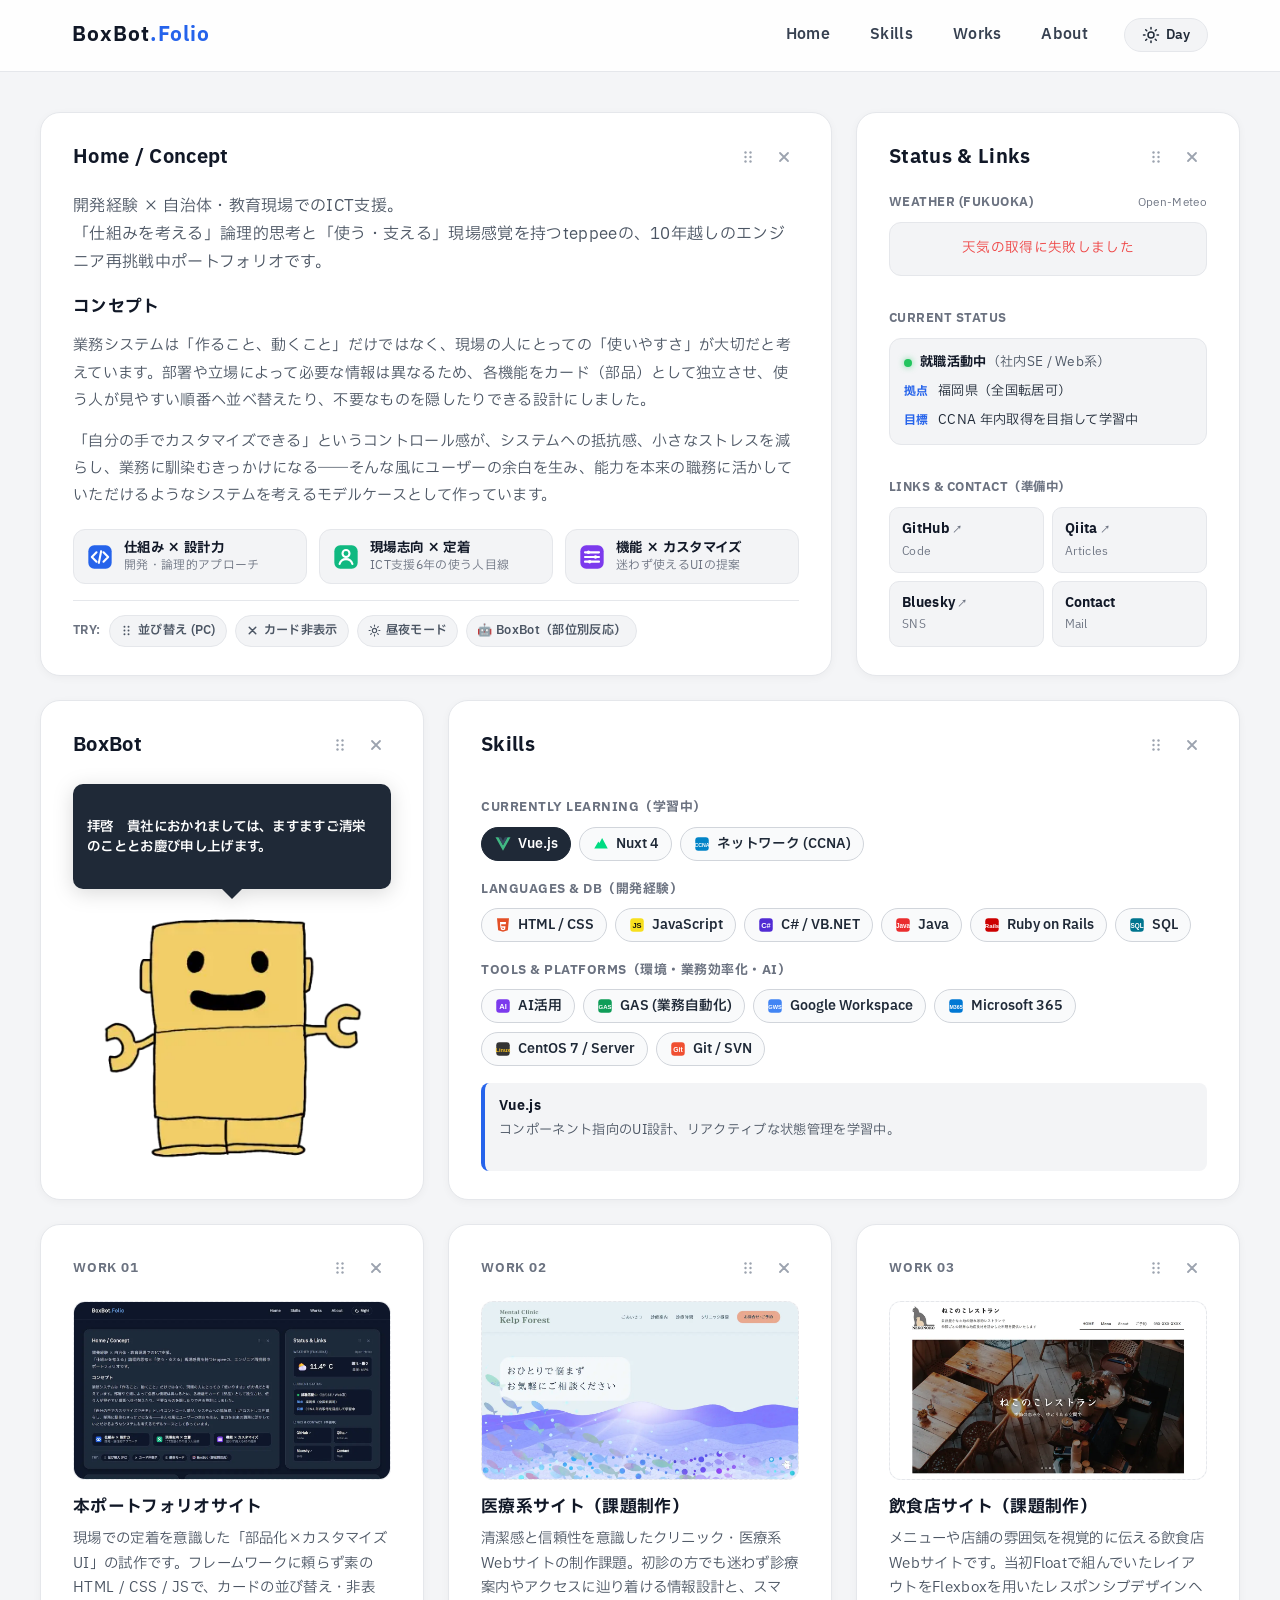
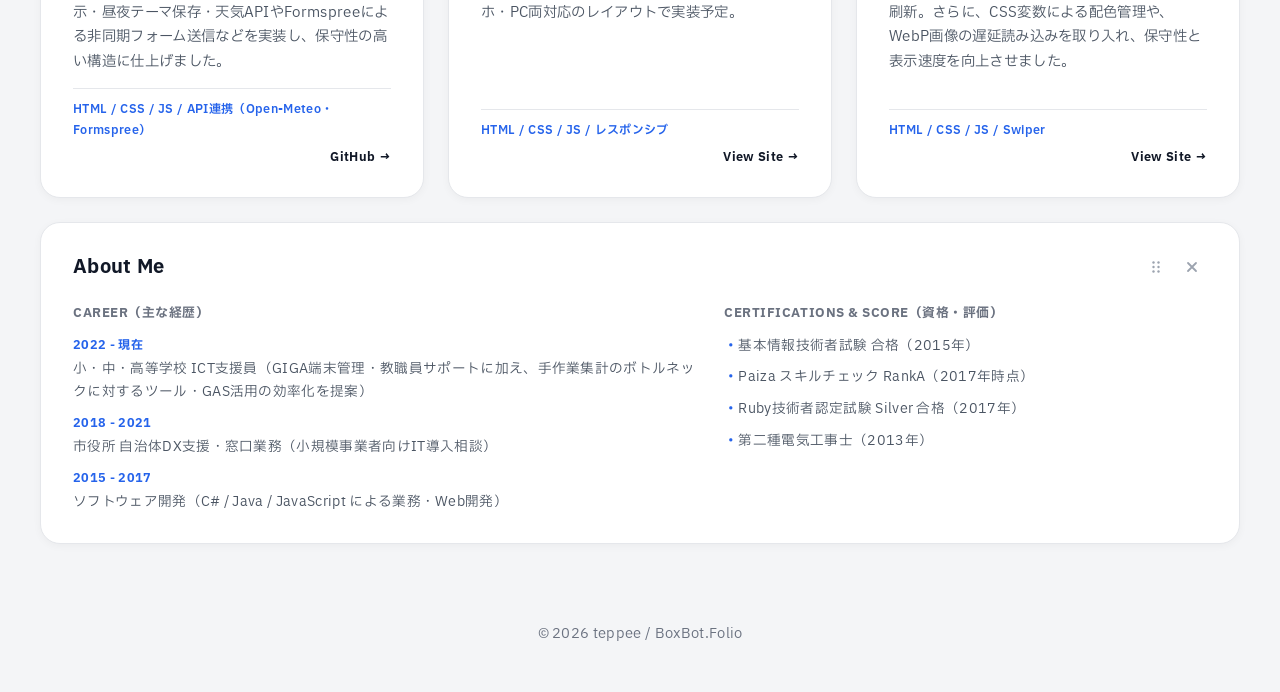
==== commit 56acee25: "style: CODING_GUIDELINESの閉じタグルールに合わせてindex.htmlの空要素を>に統一" ====
--- a/public/index.html
+++ b/public/index.html
@@ -2,17 +2,17 @@
 <html lang="ja">
   <head>
     <!-- 1. 最優先の基本設定 -->
-    <meta charset="UTF-8" />
+    <meta charset="UTF-8">
     <meta
       name="viewport"
       content="width=device-width, initial-scale=1.0, viewport-fit=cover"
-    />
+    >
     <!-- ↑はviewport-fitの挙動、端末のセーフエリア等についてよくわかってないかもしれないので、暫定 -->
     <title>BoxBot.Folio</title>
 
     <!-- 2. 外部接続の事前準備 ＆ JSの先行ダウンロード（defer） -->
-    <link rel="preconnect" href="https://fonts.googleapis.com" />
-    <link rel="preconnect" href="https://fonts.gstatic.com" crossorigin />
+    <link rel="preconnect" href="https://fonts.googleapis.com">
+    <link rel="preconnect" href="https://fonts.gstatic.com" crossorigin>
     <script src="js/dialogues.js" defer></script>
     <!-- セリフデータ。ESmodule予定 -->
     <script src="js/main.js" defer></script>
@@ -21,17 +21,17 @@
     <link
       href="https://fonts.googleapis.com/css2?family=IBM+Plex+Sans+JP&family=JetBrains+Mono:ital,wght@0,100..800;1,100..800&display=swap"
       rel="stylesheet"
-    />
-    <link rel="stylesheet" href="style.css" />
+    >
+    <link rel="stylesheet" href="style.css">
 
     <!-- 4. ページ情報・ブラウザ制御 -->
     <meta
       name="description"
       content="エンジニアの道を一度挫折したひとのポートフォリオです。現状で何ができるかを見ていただければ。"
-    />
-    <meta name="theme-color" content="#f4f5f7" />
-    <meta name="robots" content="noindex,nofollow" />
-    <meta name="format-detection" content="telephone=no" />
+    >
+    <meta name="theme-color" content="#f4f5f7">
+    <meta name="robots" content="noindex,nofollow">
+    <meta name="format-detection" content="telephone=no">
 
     <!-- 5. ファビコン（絵文字でもよかったけど演習のためセットを配置。マニフェストはローカル直開きでCORSエラーが出るためコメントアウト） -->
     <!-- <link rel="icon" href="data:image/svg+xml,<svg xmlns=%22http://www.w3.org/2000/svg%22 viewBox=%220 0 100 100%22><text x=%2250%%22 y=%2250%%22 style=%22dominant-baseline:central;text-anchor:middle;font-size:90px;%22>🤖</text></svg>"> -->
@@ -39,19 +39,19 @@
       rel="apple-touch-icon"
       sizes="180x180"
       href="images/favicon/apple-touch-icon.png"
-    />
+    >
     <link
       rel="icon"
       type="image/png"
       sizes="32x32"
       href="images/favicon/favicon-32x32.png"
-    />
+    >
     <link
       rel="icon"
       type="image/png"
       sizes="16x16"
       href="images/favicon/favicon-16x16.png"
-    />
+    >
     <!-- <link rel="manifest" href="images/favicon/site.webmanifest"> -->
 
     <!-- 6. OGP設定（Vercel公開時にURLを確定させて有効化） -->
@@ -336,8 +336,8 @@
               </div>
             </div>
             <p class="home-lead">
-              開発経験 × 自治体・教育現場でのICT支援。<br />
-              「仕組みを考える」論理的思考と「使う・支える」現場感覚を持つteppeeの、エンジニア再挑戦中ポートフォリオです。
+              開発経験 × 自治体・教育現場でのICT支援。<br>
+              「仕組みを考える」論理的思考と「使う・支える」現場感覚を持つteppeeの、10年越しのエンジニア再挑戦中ポートフォリオです。
             </p>
 
             <!-- コンセプト・自己紹介文エリア -->
@@ -358,7 +358,7 @@
                   src="images/icons/pillar-logic.svg"
                   class="pillar-icon"
                   alt=""
-                />
+                >
                 <div>
                   <strong class="pillar-title">仕組み × 設計力</strong>
                   <span class="pillar-desc">開発・論理的アプローチ</span>
@@ -369,7 +369,7 @@
                   src="images/icons/pillar-ux.svg"
                   class="pillar-icon"
                   alt=""
-                />
+                >
                 <div>
                   <strong class="pillar-title">現場志向 × 定着</strong>
                   <span class="pillar-desc">ICT支援6年の使う人目線</span>
@@ -380,7 +380,7 @@
                   src="images/icons/pillar-custom.svg"
                   class="pillar-icon"
                   alt=""
-                />
+                >
                 <div>
                   <strong class="pillar-title">機能 × カスタマイズ</strong>
                   <span class="pillar-desc">迷わず使えるUIの提案</span>
@@ -696,7 +696,7 @@
                     data-skill="Vue.js"
                     data-desc="コンポーネント指向のUI設計、リアクティブな状態管理を学習中。"
                   >
-                    <img src="images/icons/vue.svg" class="skill-icon" alt="" />
+                    <img src="images/icons/vue.svg" class="skill-icon" alt="">
                     <span>Vue.js</span>
                   </button>
                 </li>
@@ -711,7 +711,7 @@
                       src="images/icons/nuxt.svg"
                       class="skill-icon"
                       alt=""
-                    />
+                    >
                     <span>Nuxt 4</span>
                   </button>
                 </li>
@@ -726,7 +726,7 @@
                       src="images/icons/ccna.svg"
                       class="skill-icon"
                       alt=""
-                    />
+                    >
                     <span>ネットワーク (CCNA)</span>
                   </button>
                 </li>
@@ -748,7 +748,7 @@
                       src="images/icons/html.svg"
                       class="skill-icon"
                       alt=""
-                    />
+                    >
                     <span>HTML / CSS</span>
                   </button>
                 </li>
@@ -759,7 +759,7 @@
                     data-skill="JavaScript (jQuery)"
                     data-desc="Web開発や保守でDOM操作・画面実装を担当。肥大化したJSのリファクタリングでコード量を50%以下に削減。"
                   >
-                    <img src="images/icons/js.svg" class="skill-icon" alt="" />
+                    <img src="images/icons/js.svg" class="skill-icon" alt="">
                     <span>JavaScript</span>
                   </button>
                 </li>
@@ -774,7 +774,7 @@
                       src="images/icons/csharp.svg"
                       class="skill-icon"
                       alt=""
-                    />
+                    >
                     <span>C# / VB.NET</span>
                   </button>
                 </li>
@@ -783,25 +783,14 @@
                     type="button"
                     class="skill-badge"
                     data-skill="Java (Spring 4)"
-                    data-desc="葬儀社向け見積システム（9ヶ月）にて基本・詳細設計〜コーディング・デバッグを担当（Tomcat環境）。"
+                    data-desc="葬儀社向けのお客さま用見積システム（9ヶ月）にて基本・詳細設計〜コーディング・デバッグを担当（Tomcat環境）。"
                   >
                     <img
                       src="images/icons/java.svg"
                       class="skill-icon"
                       alt=""
-                    />
+                    >
                     <span>Java</span>
-                  </button>
-                </li>
-                <li>
-                  <button
-                    type="button"
-                    class="skill-badge"
-                    data-skill="PHP"
-                    data-desc="Webシステムのサーバーサイド改修・機能実装で使用。"
-                  >
-                    <img src="images/icons/php.svg" class="skill-icon" alt="" />
-                    <span>PHP</span>
                   </button>
                 </li>
                 <li>
@@ -815,7 +804,7 @@
                       src="images/icons/rails.svg"
                       class="skill-icon"
                       alt=""
-                    />
+                    >
                     <span>Ruby on Rails</span>
                   </button>
                 </li>
@@ -826,7 +815,7 @@
                     data-skill="SQL (MySQL / SQL Server / Oracle)"
                     data-desc="各開発・保守案件において MySQL・SQL Server・Oracle を用いたデータ設計・検索・連携を経験。"
                   >
-                    <img src="images/icons/sql.svg" class="skill-icon" alt="" />
+                    <img src="images/icons/sql.svg" class="skill-icon" alt="">
                     <span>SQL</span>
                   </button>
                 </li>
@@ -846,7 +835,7 @@
                     data-skill="AI活用（業務効率化・調査）"
                     data-desc="生成AIを活用した業務手順書の整理・トラブル調査・コード作成補助など、実務に活かせる使い方を実践。"
                   >
-                    <img src="images/icons/ai.svg" class="skill-icon" alt="" />
+                    <img src="images/icons/ai.svg" class="skill-icon" alt="">
                     <span>AI活用</span>
                   </button>
                 </li>
@@ -857,7 +846,7 @@
                     data-skill="GAS（Google Apps Script）"
                     data-desc="スプレッドシート等の手作業集計や定型処理をスクリプト化し、現場の工数削減・業務改善を提案。"
                   >
-                    <img src="images/icons/gas.svg" class="skill-icon" alt="" />
+                    <img src="images/icons/gas.svg" class="skill-icon" alt="">
                     <span>GAS (業務自動化)</span>
                   </button>
                 </li>
@@ -868,7 +857,7 @@
                     data-skill="Google Workspace"
                     data-desc="小中高のICT支援（3年6ヶ月）にて端末・アカウント運用や校務デジタル化の推進を担当。"
                   >
-                    <img src="images/icons/gws.svg" class="skill-icon" alt="" />
+                    <img src="images/icons/gws.svg" class="skill-icon" alt="">
                     <span>Google Workspace</span>
                   </button>
                 </li>
@@ -883,7 +872,7 @@
                       src="images/icons/m365.svg"
                       class="skill-icon"
                       alt=""
-                    />
+                    >
                     <span>Microsoft 365</span>
                   </button>
                 </li>
@@ -898,7 +887,7 @@
                       src="images/icons/linux.svg"
                       class="skill-icon"
                       alt=""
-                    />
+                    >
                     <span>CentOS 7 / Server</span>
                   </button>
                 </li>
@@ -909,7 +898,7 @@
                     data-skill="Git / Subversion"
                     data-desc="チーム開発でのバージョン管理（開発案件ではSubversion、現在はGit / VS Codeを使用）。"
                   >
-                    <img src="images/icons/git.svg" class="skill-icon" alt="" />
+                    <img src="images/icons/git.svg" class="skill-icon" alt="">
                     <span>Git / SVN</span>
                   </button>
                 </li>
@@ -972,16 +961,14 @@
                 src="images/work-01.webp"
                 alt="本ポートフォリオサイトのトップページ画面"
                 loading="lazy"
-              />
+              >
             </div>
             <h2 class="work-title">本ポートフォリオサイト</h2>
             <p class="work-desc">
-              現場での定着を意識した「部品化×カスタマイズUI」の試作。フレームワークに頼らず素の
-              HTML / CSS / JS
-              で、ドラッグ並び替え・非表示・昼夜テーマ保存・天気API連携・コンテナクエリ等を実装し、保守性の高い構造に仕上げています。
+              現場での定着を意識した「部品化×カスタマイズUI」の試作です。フレームワークに頼らず素のHTML / CSS / JSで、カードの並び替え・非表示・昼夜テーマ保存・天気APIやFormspreeによる非同期フォーム送信などを実装し、保守性の高い構造に仕上げました。
             </p>
             <div class="work-footer">
-              <span class="work-tag">HTML / CSS / JS / レスポンシブ</span>
+              <span class="work-tag">HTML / CSS / JS / API連携（Open-Meteo・Formspree）</span>
               <a
                 href="https://github.com/teppeihara080-lab/portfolio.dev"
                 class="work-link"
@@ -1037,7 +1024,7 @@
                 src="images/work-02.webp"
                 alt="医療系サイトのトップページ画面"
                 loading="lazy"
-              />
+              >
             </div>
             <h2 class="work-title">医療系サイト（課題制作）</h2>
             <p class="work-desc">
@@ -1100,16 +1087,16 @@
                 src="images/work-03.webp"
                 alt="飲食店サイトのトップページ画面"
                 loading="lazy"
-              />
+              >
             </div>
             <h2 class="work-title">飲食店サイト（課題制作）</h2>
             <p class="work-desc">
-              メニューや店舗の雰囲気を視覚的に伝える飲食店Webサイトの制作課題。CSS変数を用いた配色管理や、画面幅に応じたカード配置・メニュー表示の切り替えを取り入れて制作予定。
+              メニューや店舗の雰囲気を視覚的に伝える飲食店Webサイトです。当初Floatで組んでいたレイアウトをFlexboxを用いたレスポンシブデザインへ刷新。さらに、CSS変数による配色管理や、WebP画像の遅延読み込みを取り入れ、保守性と表示速度を向上させました。
             </p>
             <div class="work-footer">
-              <span class="work-tag">HTML / CSS / JS / レスポンシブ</span>
+              <span class="work-tag">HTML / CSS / JS / Swiper</span>
               <a
-                href="https://kunren-web.com/busiweb0606/food/21ht/"
+                href="https://teppeihara080-lab.github.io/nekonoko-restaurant/"
                 class="work-link"
                 target="_blank"
                 rel="noopener noreferrer"
@@ -1210,7 +1197,7 @@
       </footer>
     </div>
 
-    <!-- お問い合わせモーダル -->
+    <!-- お問い合わせ（Formspree）モーダル -->
     <div id="contact-modal" class="modal-overlay" aria-hidden="true">
       <div class="modal-card" role="dialog" aria-labelledby="modal-title">
         <div class="modal-header">
@@ -1239,7 +1226,7 @@
               name="name"
               required
               placeholder="例：山田 太郎 / 株式会社〇〇"
-            />
+            >
           </div>
 
           <div class="form-group">
@@ -1250,7 +1237,7 @@
               name="email"
               required
               placeholder="example@domain.com"
-            />
+            >
           </div>
 
           <div class="form-group">
@@ -1265,7 +1252,7 @@
           </div>
 
           <!-- スパム対策用の隠しフィールド（人間には見えずボットだけ引っかかる罠） -->
-          <input type="text" name="_gotcha" style="display: none" />
+          <input type="text" name="_gotcha" style="display: none">
 
           <button type="submit" id="submit-btn" class="btn-submit">
             送信する
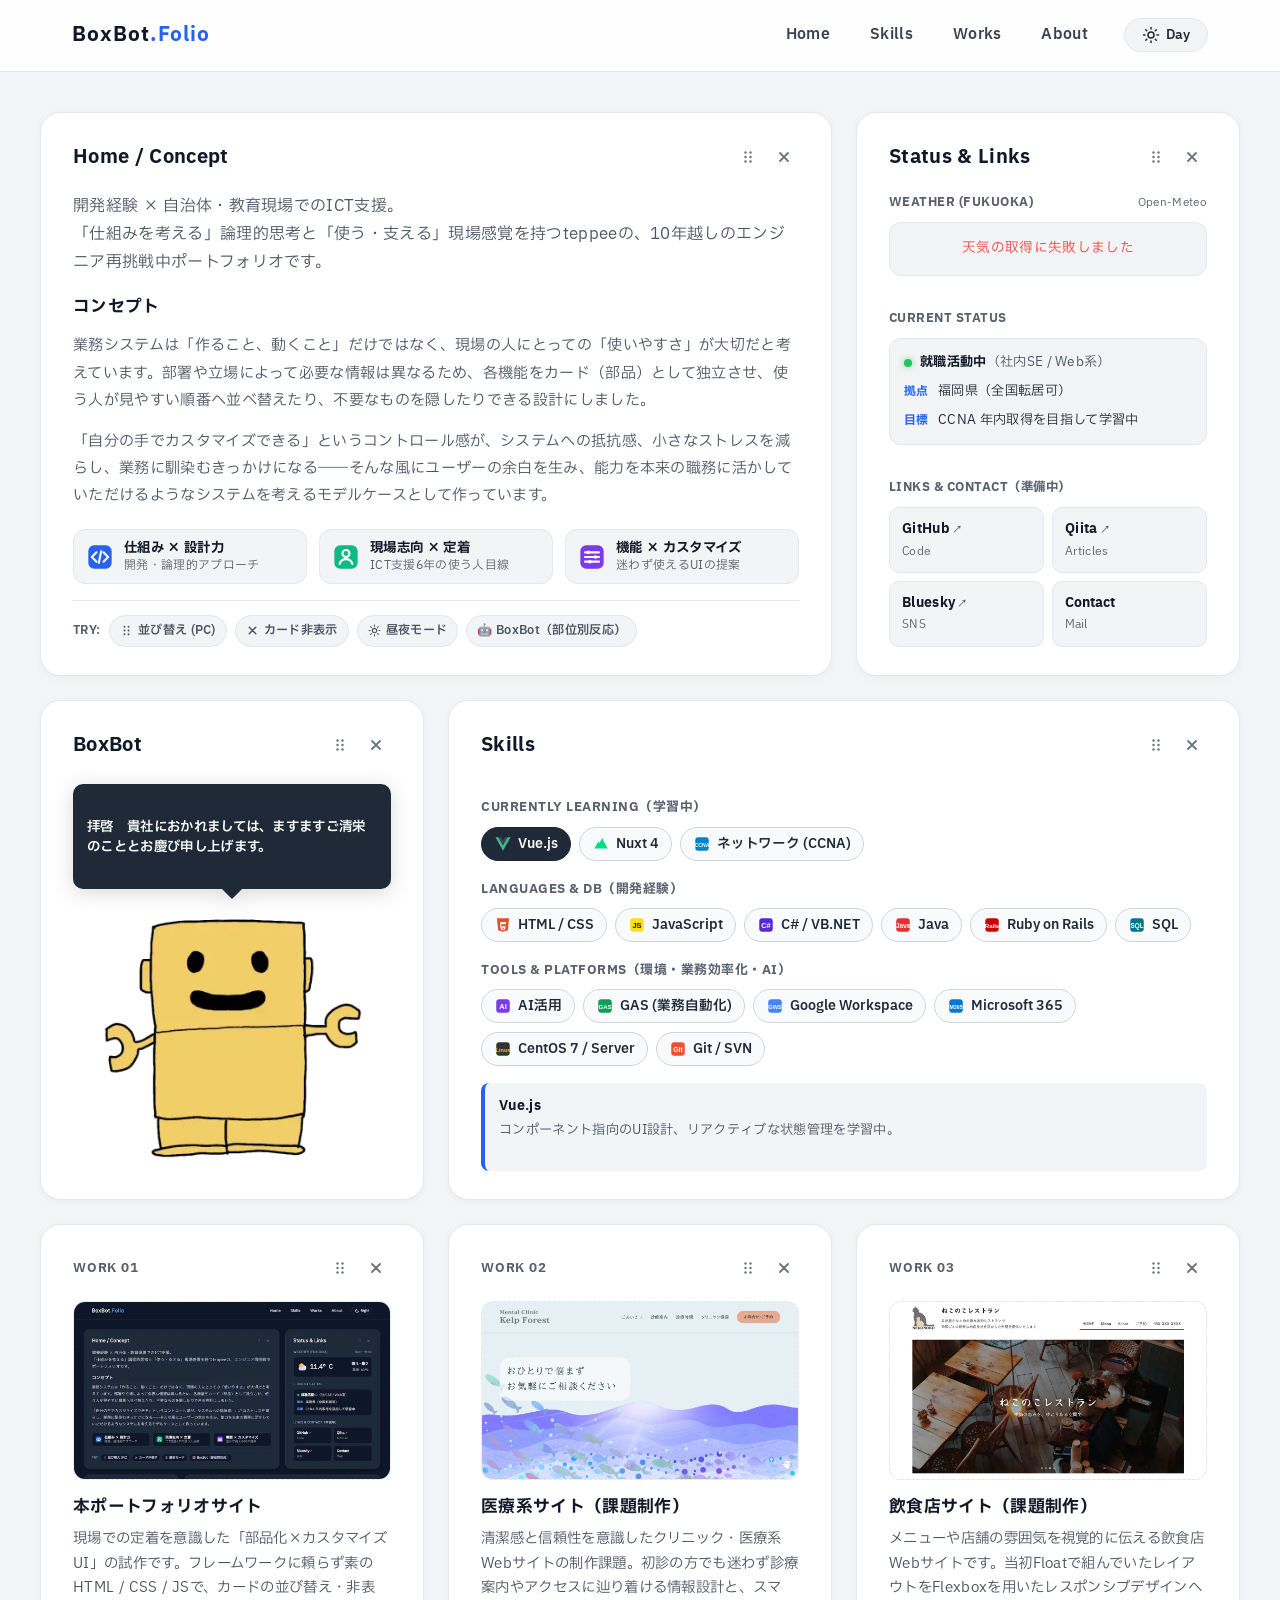
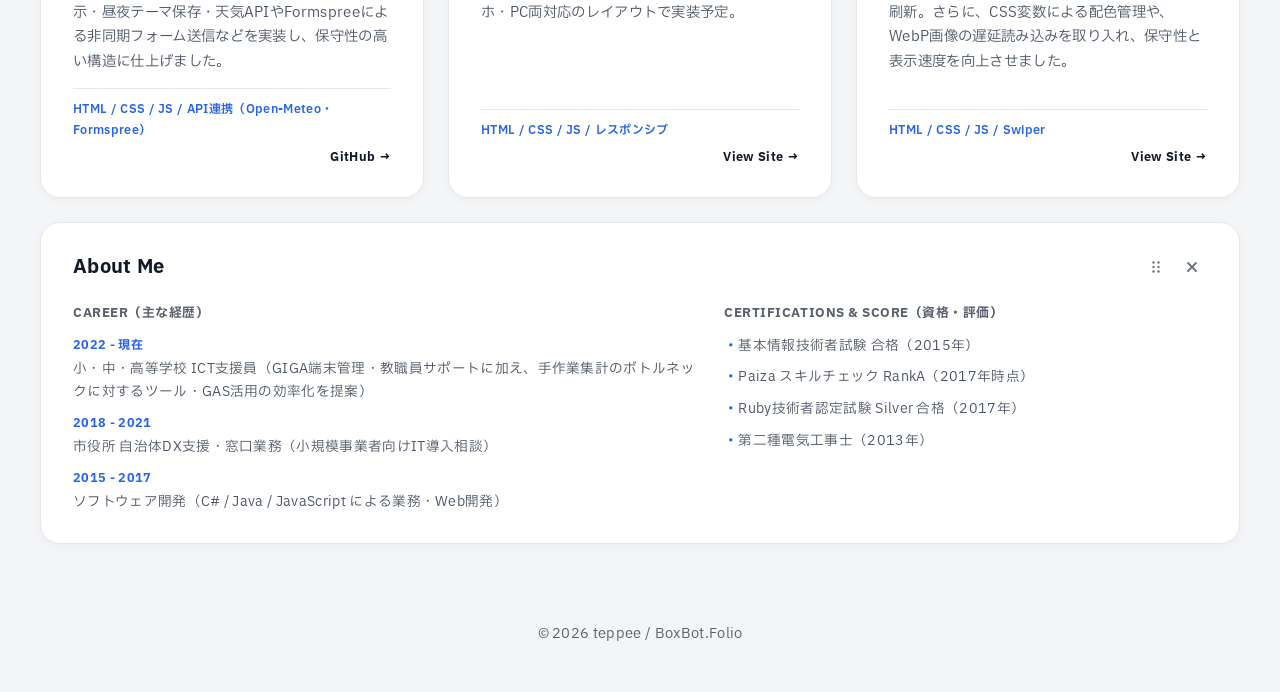
==== commit 4b33ad4a: "fix: Lighthouse対策としてコントラスト比・画像サイズ属性を調整しnoindexを一時コメントアウト" ====
--- a/public/index.html
+++ b/public/index.html
@@ -30,7 +30,8 @@
       content="エンジニアの道を一度挫折したひとのポートフォリオです。現状で何ができるかを見ていただければ。"
     >
     <meta name="theme-color" content="#f4f5f7">
-    <meta name="robots" content="noindex,nofollow">
+    <!-- 提出時は有効化する（SEO検証・公開用ではコメントアウト） -->
+    <!-- <meta name="robots" content="noindex,nofollow"> -->
     <meta name="format-detection" content="telephone=no">
 
     <!-- 5. ファビコン（絵文字でもよかったけど演習のためセットを配置。マニフェストはローカル直開きでCORSエラーが出るためコメントアウト） -->
@@ -960,6 +961,8 @@
               <img
                 src="images/work-01.webp"
                 alt="本ポートフォリオサイトのトップページ画面"
+                width="1200"
+                height="675"
                 loading="lazy"
               >
             </div>
@@ -1023,6 +1026,8 @@
               <img
                 src="images/work-02.webp"
                 alt="医療系サイトのトップページ画面"
+                width="1200"
+                height="675"
                 loading="lazy"
               >
             </div>
@@ -1086,6 +1091,8 @@
               <img
                 src="images/work-03.webp"
                 alt="飲食店サイトのトップページ画面"
+                width="1200"
+                height="675"
                 loading="lazy"
               >
             </div>
--- a/public/style.css
+++ b/public/style.css
@@ -17,7 +17,7 @@
   --text-badge-active: #ffffff;
   --text-main: #1f2937;
   --text-strong: #111827;
-  --text-muted: #6b7280;
+  --text-muted: #59606d; /* WCAG AA(4.5:1)を満たすグレー */
   --text-desc: #4b5563;
   --text-nav: #374151;
   --border-color: #e5e7eb;
@@ -27,7 +27,7 @@
   --shadow-drag: 0 20px 30px rgba(0, 0, 0, 0.18);
   --panel-bg: #9e9e9e; /* スマホ制御盤の背景色（グレー塗装） */
   --panel-border: #666666;
-  --handle-color: #9ca3af;
+  --handle-color: #6b7280;
   --handle-hover-text: #374151;
   --bubble-bg: #1f2937; /* ロボットの吹き出し背景（昼は濃い色で引き締める） */
   --bubble-text: #ffffff;
@@ -42,7 +42,7 @@
   --bg-subtle: #0f172a;
   --bg-badge: #334155;
   --bg-badge-hover: #1e3a8a;
-  --bg-badge-active: #3b82f6;
+  --bg-badge-active: #2563eb; /* 白文字とのコントラスト比(5.17:1)を確保 */
   --text-badge-active: #ffffff;
   --text-main: #e2e8f0;
   --text-strong: #f8fafc;
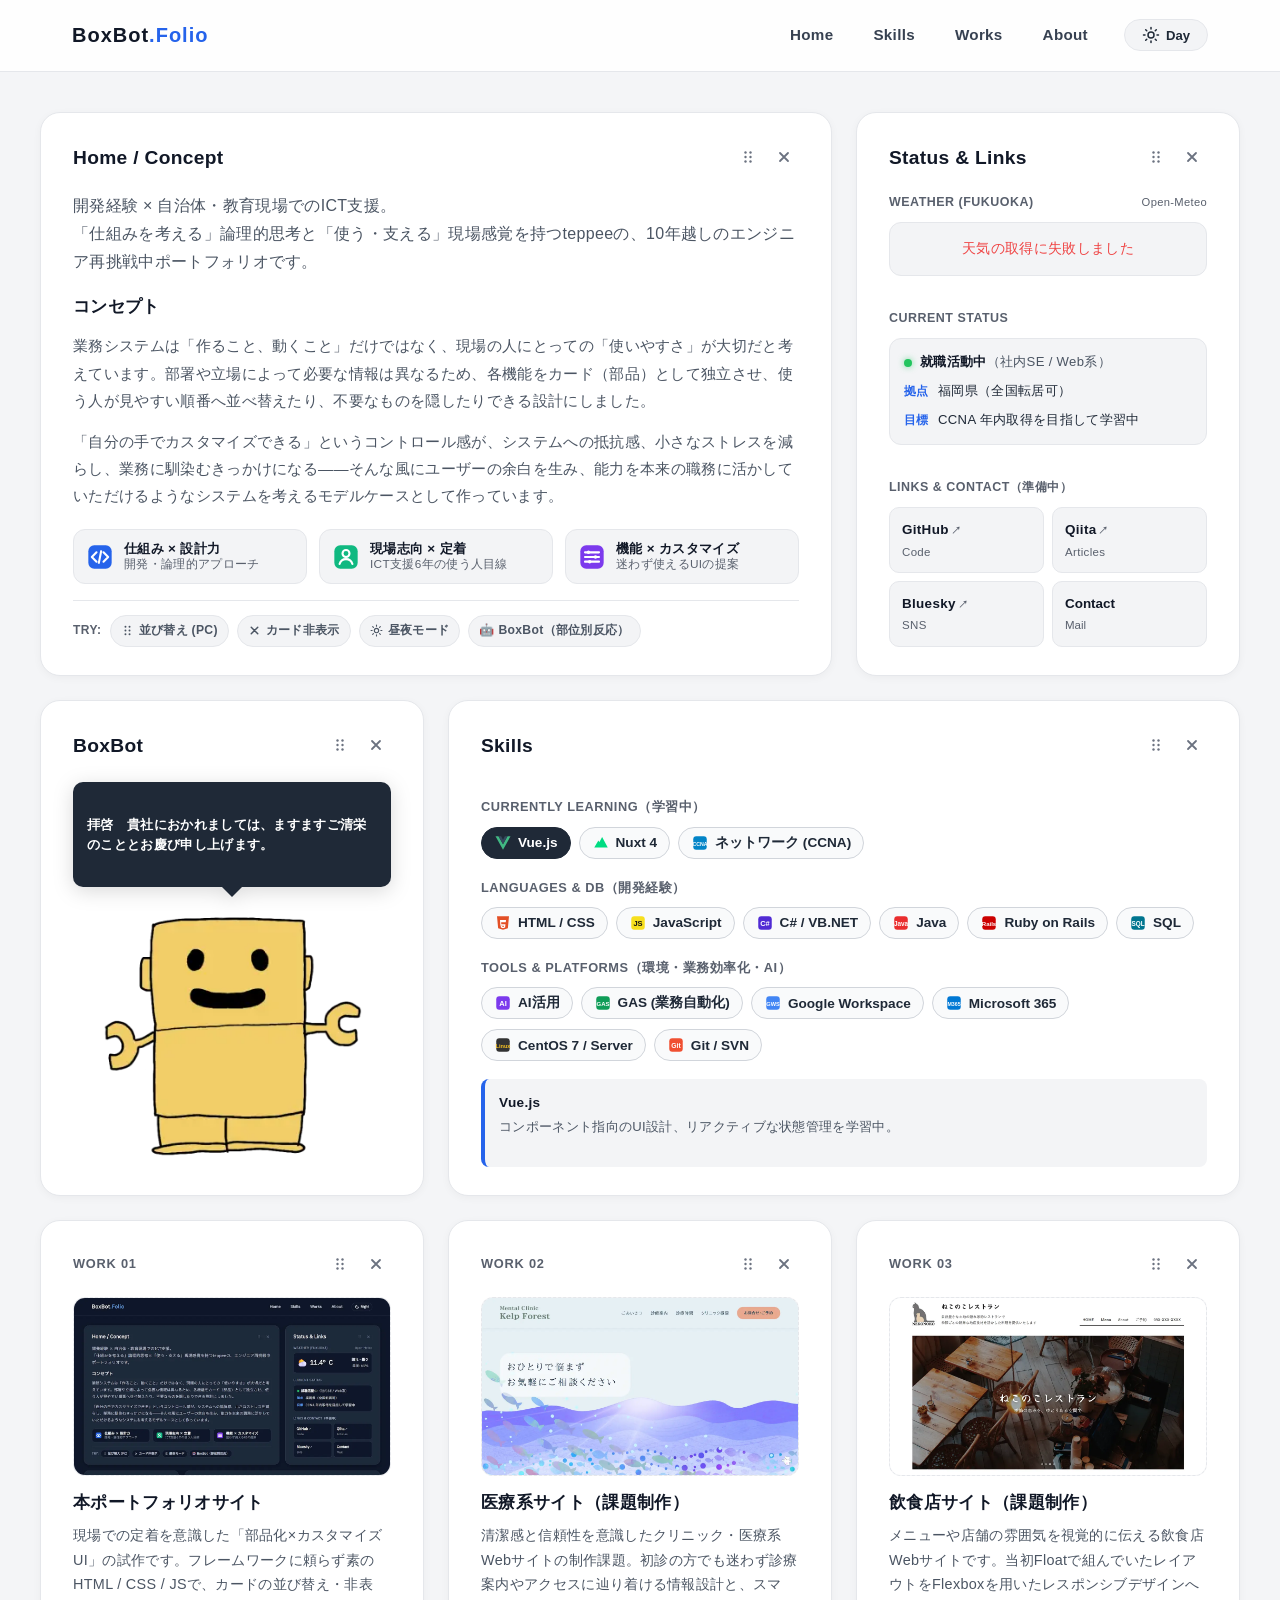
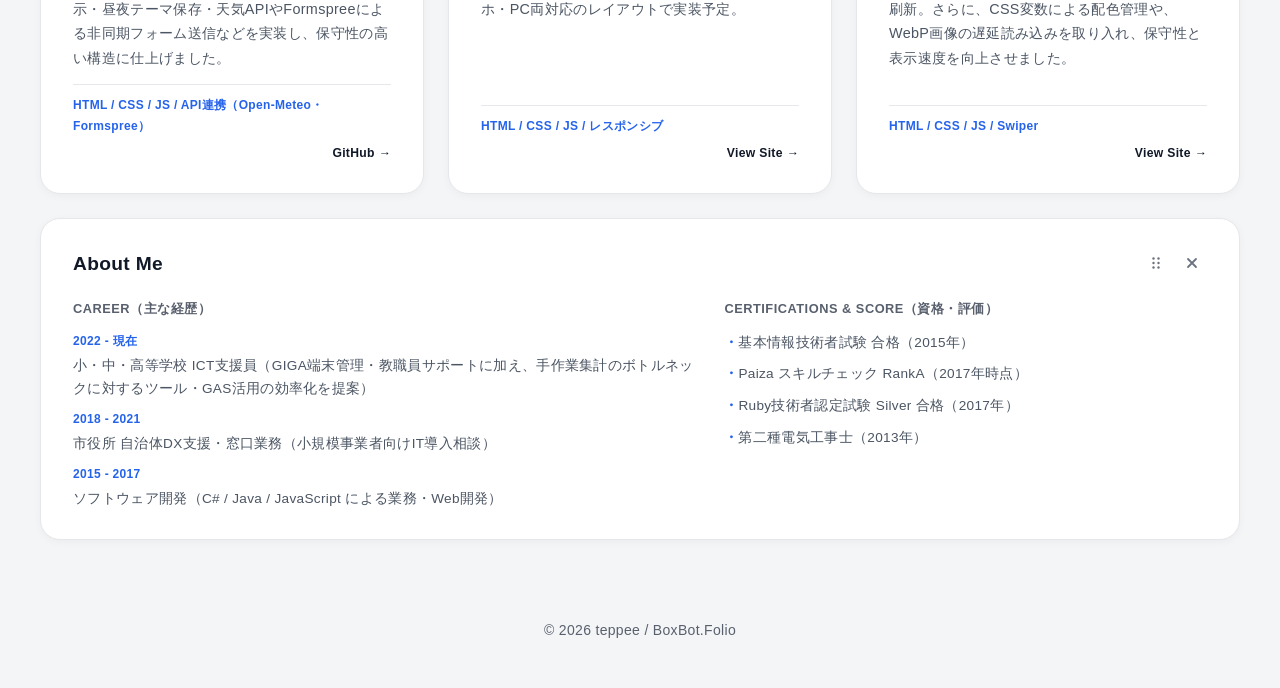
==== commit a4267f2d: "perf: Google FontsをJetBrains Monoのみ・非同期読み込みに最適化" ====
--- a/public/index.html
+++ b/public/index.html
@@ -18,10 +18,19 @@
     <script src="js/main.js" defer></script>
 
     <!-- 3. スタイルシート（外部フォント → 自分のCSSの順） -->
+    <!-- SEO対策の為（初期描画のブロックを回避して表示速度・Lighthouseスコアを改善する目的）、Google FontsはJetBrains Monoのみに絞り非同期読み込みにする -->
     <link
-      href="https://fonts.googleapis.com/css2?family=IBM+Plex+Sans+JP&family=JetBrains+Mono:ital,wght@0,100..800;1,100..800&display=swap"
+      href="https://fonts.googleapis.com/css2?family=JetBrains+Mono:wght@600;700&display=swap"
       rel="stylesheet"
+      media="print"
+      onload="this.media='all'"
     >
+    <noscript>
+      <link
+        href="https://fonts.googleapis.com/css2?family=JetBrains+Mono:wght@600;700&display=swap"
+        rel="stylesheet"
+      >
+    </noscript>
     <link rel="stylesheet" href="style.css">
 
     <!-- 4. ページ情報・ブラウザ制御 -->
--- a/public/style.css
+++ b/public/style.css
@@ -99,8 +99,8 @@
 }
 
 :root {
-  /* フォントの変数定義 */
-  --font-sans: 'IBM Plex Sans JP', sans-serif;
+  /* フォントの変数定義（本文はOS標準フォントで高速化し、英数字のアクセントにJetBrains Monoを使用） */
+  --font-sans: -apple-system, BlinkMacSystemFont, "Segoe UI", Roboto, "Hiragino Kaku Gothic ProN", "Yu Gothic", sans-serif;
   --font-mono: 'JetBrains Mono', monospace;
 }
 
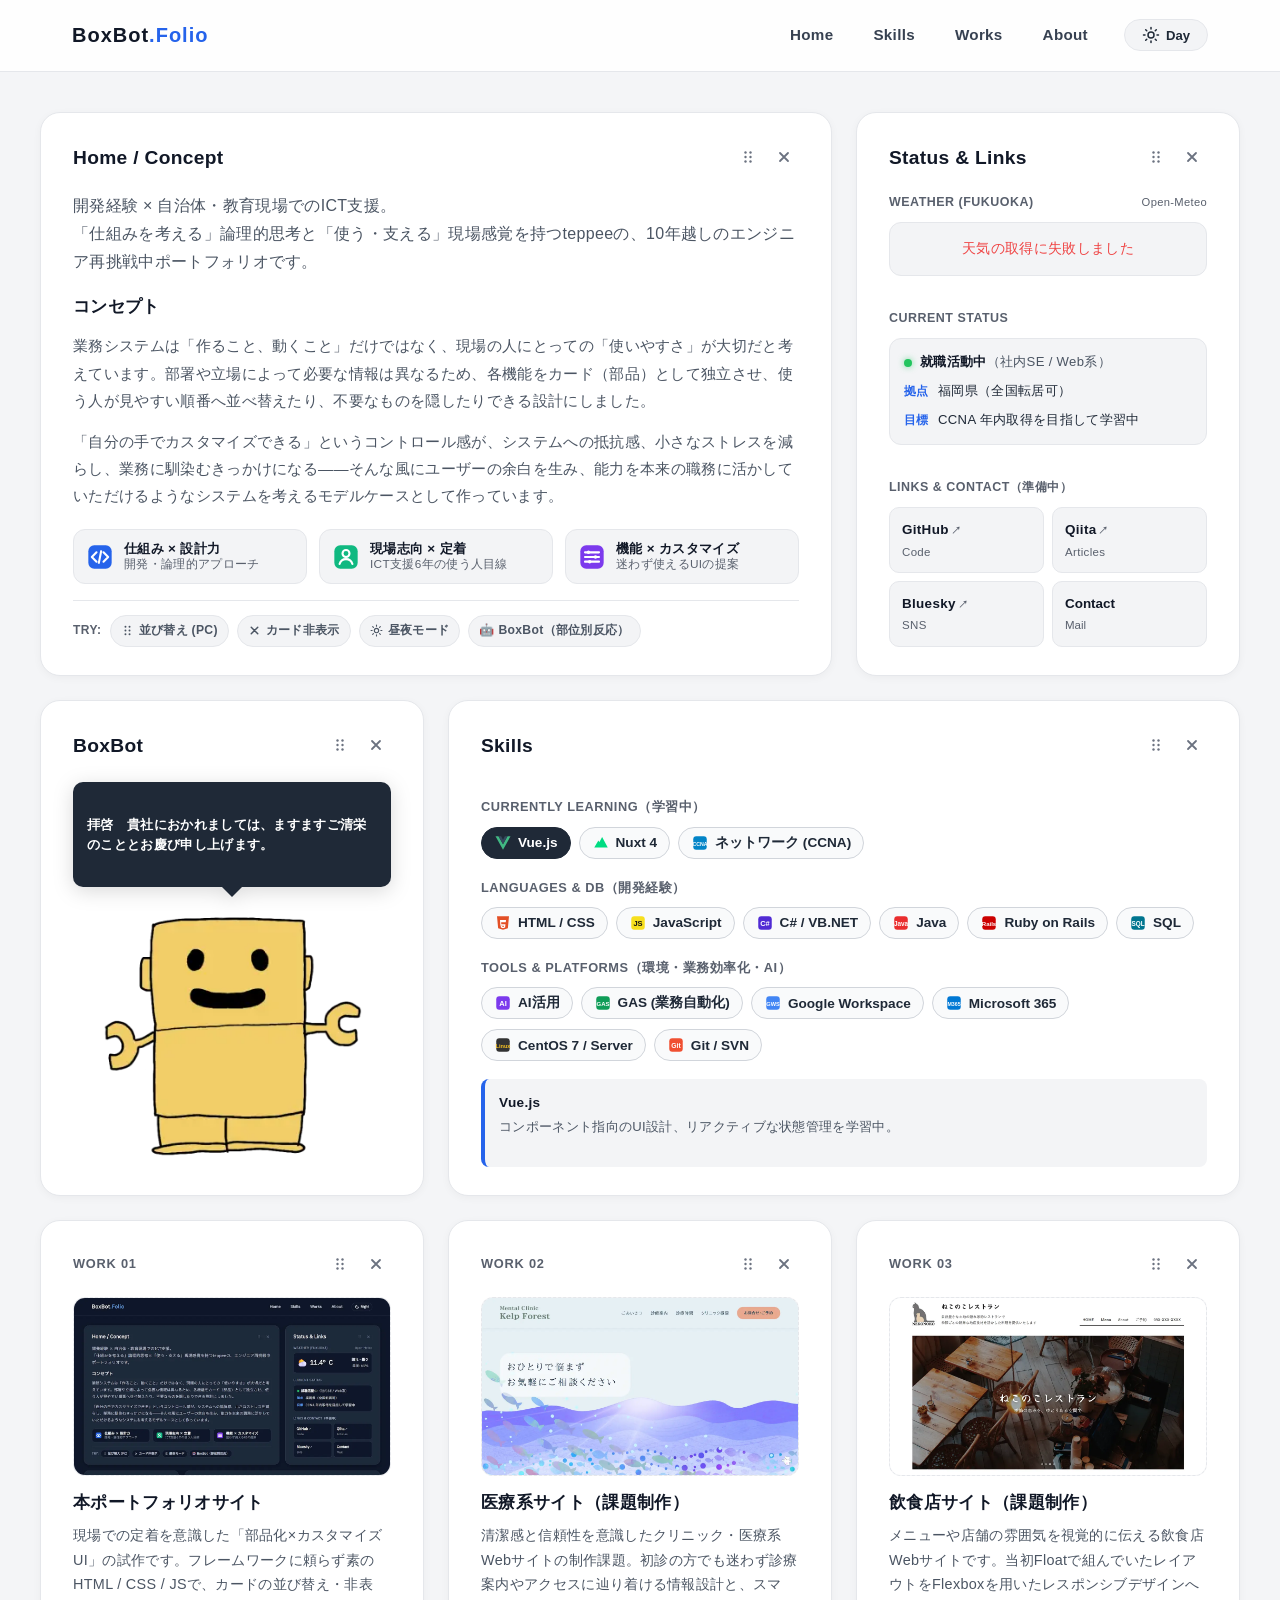
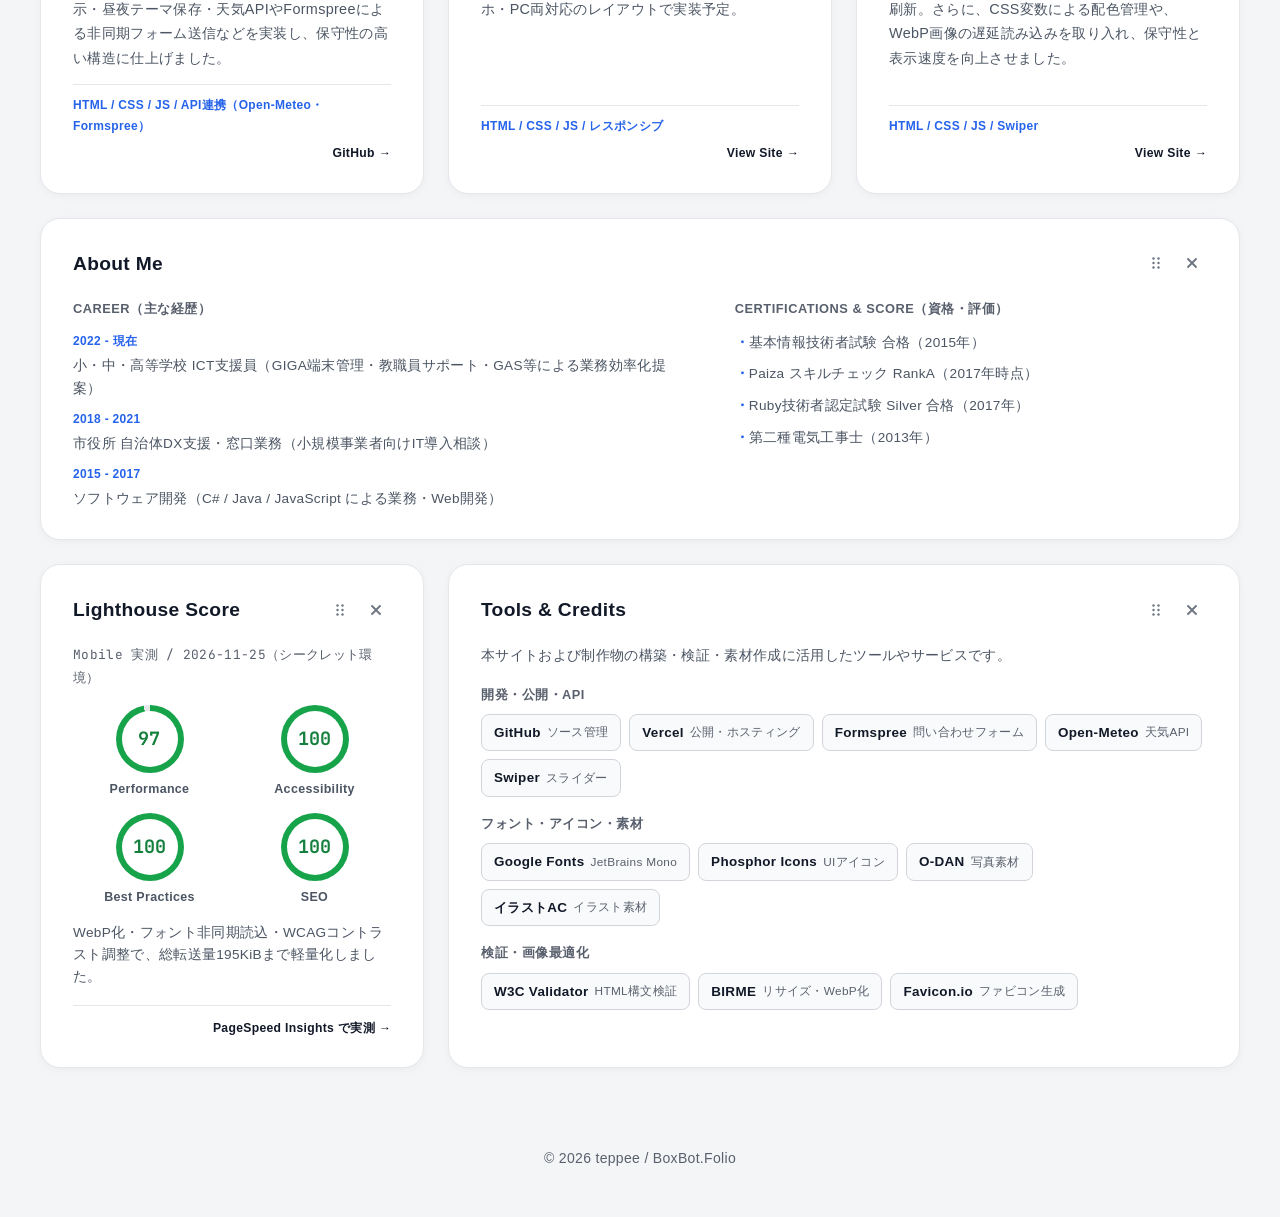
==== commit 93e55eec: "feat: Lighthouseスコア・Tools&Creditsカード追加とAbout余白調整" ====
--- a/public/index.html
+++ b/public/index.html
@@ -1170,7 +1170,7 @@
                     <span class="timeline-period">2022 - 現在</span>
                     <span class="timeline-text"
                       >小・中・高等学校
-                      ICT支援員（GIGA端末管理・教職員サポートに加え、手作業集計のボトルネックに対するツール・GAS活用の効率化を提案）</span
+                      ICT支援員（GIGA端末管理・教職員サポート・GAS等による業務効率化提案）</span
                     >
                   </li>
                   <li>
@@ -1200,6 +1200,292 @@
                   <li>Paiza スキルチェック RankA（2017年時点）</li>
                   <li>Ruby技術者認定試験 Silver 合格（2017年）</li>
                   <li>第二種電気工事士（2013年）</li>
+                </ul>
+              </div>
+            </div>
+          </section>
+
+          <!-- 5段目左：Lighthouse スコアカード（1列幅・CSSゲージ＋実測リンク） -->
+          <section id="lighthouse" class="bento-card bento-score">
+            <div class="card-header">
+              <h2>Lighthouse Score</h2>
+              <div class="card-actions">
+                <button
+                  type="button"
+                  class="move-card-btn move-up-btn"
+                  title="1つ上へ移動"
+                >
+                  <svg width="16" height="16">
+                    <use href="#icon-arrow-up" />
+                  </svg>
+                </button>
+                <button
+                  type="button"
+                  class="move-card-btn move-down-btn"
+                  title="1つ下へ移動"
+                >
+                  <svg width="16" height="16">
+                    <use href="#icon-arrow-down" />
+                  </svg>
+                </button>
+                <button
+                  type="button"
+                  class="drag-handle"
+                  title="ドラッグして移動"
+                >
+                  <svg width="16" height="16" fill="currentColor">
+                    <use href="#icon-drag-handle" />
+                  </svg>
+                </button>
+                <button
+                  type="button"
+                  class="hide-card-btn"
+                  title="このカードを非表示にする"
+                >
+                  <svg width="16" height="16"><use href="#icon-close" /></svg>
+                </button>
+              </div>
+            </div>
+
+            <p class="score-meta">Mobile 実測 / 2026-11-25（シークレット環境）</p>
+
+            <!-- 4項目の円形ゲージ（2×2グリッド） -->
+            <div class="score-grid">
+              <div class="score-item">
+                <div class="score-ring" style="--score: 97;">
+                  <span class="score-value">97</span>
+                </div>
+                <span class="score-label">Performance</span>
+              </div>
+              <div class="score-item">
+                <div class="score-ring" style="--score: 100;">
+                  <span class="score-value">100</span>
+                </div>
+                <span class="score-label">Accessibility</span>
+              </div>
+              <div class="score-item">
+                <div class="score-ring" style="--score: 100;">
+                  <span class="score-value">100</span>
+                </div>
+                <span class="score-label">Best Practices</span>
+              </div>
+              <div class="score-item">
+                <div class="score-ring" style="--score: 100;">
+                  <span class="score-value">100</span>
+                </div>
+                <span class="score-label">SEO</span>
+              </div>
+            </div>
+
+            <p class="score-note">
+              WebP化・フォント非同期読込・WCAGコントラスト調整で、総転送量195KiBまで軽量化しました。
+            </p>
+
+            <div class="score-footer">
+              <a
+                href="https://pagespeed.web.dev/analysis?url=https%3A%2F%2Fboxbot-folio.vercel.app%2F"
+                class="work-link"
+                target="_blank"
+                rel="noopener noreferrer"
+                >PageSpeed Insights で実測 →</a
+              >
+            </div>
+          </section>
+
+          <!-- 5段目右：使用ツール・ライブラリ・素材サイト一覧（2列幅） -->
+          <section id="credits" class="bento-card bento-credits">
+            <div class="card-header">
+              <h2>Tools &amp; Credits</h2>
+              <div class="card-actions">
+                <button
+                  type="button"
+                  class="move-card-btn move-up-btn"
+                  title="1つ上へ移動"
+                >
+                  <svg width="16" height="16">
+                    <use href="#icon-arrow-up" />
+                  </svg>
+                </button>
+                <button
+                  type="button"
+                  class="move-card-btn move-down-btn"
+                  title="1つ下へ移動"
+                >
+                  <svg width="16" height="16">
+                    <use href="#icon-arrow-down" />
+                  </svg>
+                </button>
+                <button
+                  type="button"
+                  class="drag-handle"
+                  title="ドラッグして移動"
+                >
+                  <svg width="16" height="16" fill="currentColor">
+                    <use href="#icon-drag-handle" />
+                  </svg>
+                </button>
+                <button
+                  type="button"
+                  class="hide-card-btn"
+                  title="このカードを非表示にする"
+                >
+                  <svg width="16" height="16"><use href="#icon-close" /></svg>
+                </button>
+              </div>
+            </div>
+
+            <p class="credits-lead">
+              本サイトおよび制作物の構築・検証・素材作成に活用したツールやサービスです。
+            </p>
+
+            <div class="credits-groups">
+              <div class="credits-group">
+                <h3 class="credits-group-title">開発・公開・API</h3>
+                <ul class="credits-list">
+                  <li>
+                    <a
+                      href="https://github.com/"
+                      class="credit-link"
+                      target="_blank"
+                      rel="noopener noreferrer"
+                    >
+                      <span class="credit-name">GitHub</span>
+                      <span class="credit-role">ソース管理</span>
+                    </a>
+                  </li>
+                  <li>
+                    <a
+                      href="https://vercel.com/"
+                      class="credit-link"
+                      target="_blank"
+                      rel="noopener noreferrer"
+                    >
+                      <span class="credit-name">Vercel</span>
+                      <span class="credit-role">公開・ホスティング</span>
+                    </a>
+                  </li>
+                  <li>
+                    <a
+                      href="https://formspree.io/"
+                      class="credit-link"
+                      target="_blank"
+                      rel="noopener noreferrer"
+                    >
+                      <span class="credit-name">Formspree</span>
+                      <span class="credit-role">問い合わせフォーム</span>
+                    </a>
+                  </li>
+                  <li>
+                    <a
+                      href="https://open-meteo.com/"
+                      class="credit-link"
+                      target="_blank"
+                      rel="noopener noreferrer"
+                    >
+                      <span class="credit-name">Open-Meteo</span>
+                      <span class="credit-role">天気API</span>
+                    </a>
+                  </li>
+                  <li>
+                    <a
+                      href="https://swiperjs.com/"
+                      class="credit-link"
+                      target="_blank"
+                      rel="noopener noreferrer"
+                    >
+                      <span class="credit-name">Swiper</span>
+                      <span class="credit-role">スライダー</span>
+                    </a>
+                  </li>
+                </ul>
+              </div>
+
+              <div class="credits-group">
+                <h3 class="credits-group-title">フォント・アイコン・素材</h3>
+                <ul class="credits-list">
+                  <li>
+                    <a
+                      href="https://fonts.google.com/"
+                      class="credit-link"
+                      target="_blank"
+                      rel="noopener noreferrer"
+                    >
+                      <span class="credit-name">Google Fonts</span>
+                      <span class="credit-role">JetBrains Mono</span>
+                    </a>
+                  </li>
+                  <li>
+                    <a
+                      href="https://phosphoricons.com/"
+                      class="credit-link"
+                      target="_blank"
+                      rel="noopener noreferrer"
+                    >
+                      <span class="credit-name">Phosphor Icons</span>
+                      <span class="credit-role">UIアイコン</span>
+                    </a>
+                  </li>
+                  <li>
+                    <a
+                      href="https://o-dan.net/"
+                      class="credit-link"
+                      target="_blank"
+                      rel="noopener noreferrer"
+                    >
+                      <span class="credit-name">O-DAN</span>
+                      <span class="credit-role">写真素材</span>
+                    </a>
+                  </li>
+                  <li>
+                    <a
+                      href="https://www.ac-illust.com/"
+                      class="credit-link"
+                      target="_blank"
+                      rel="noopener noreferrer"
+                    >
+                      <span class="credit-name">イラストAC</span>
+                      <span class="credit-role">イラスト素材</span>
+                    </a>
+                  </li>
+                </ul>
+              </div>
+
+              <div class="credits-group">
+                <h3 class="credits-group-title">検証・画像最適化</h3>
+                <ul class="credits-list">
+                  <li>
+                    <a
+                      href="https://validator.w3.org/"
+                      class="credit-link"
+                      target="_blank"
+                      rel="noopener noreferrer"
+                    >
+                      <span class="credit-name">W3C Validator</span>
+                      <span class="credit-role">HTML構文検証</span>
+                    </a>
+                  </li>
+                  <li>
+                    <a
+                      href="https://www.birme.net/"
+                      class="credit-link"
+                      target="_blank"
+                      rel="noopener noreferrer"
+                    >
+                      <span class="credit-name">BIRME</span>
+                      <span class="credit-role">リサイズ・WebP化</span>
+                    </a>
+                  </li>
+                  <li>
+                    <a
+                      href="https://favicon.io/"
+                      class="credit-link"
+                      target="_blank"
+                      rel="noopener noreferrer"
+                    >
+                      <span class="credit-name">Favicon.io</span>
+                      <span class="credit-role">ファビコン生成</span>
+                    </a>
+                  </li>
                 </ul>
               </div>
             </div>
--- a/public/style.css
+++ b/public/style.css
@@ -31,6 +31,8 @@
   --handle-hover-text: #374151;
   --bubble-bg: #1f2937; /* ロボットの吹き出し背景（昼は濃い色で引き締める） */
   --bubble-text: #ffffff;
+  --score-ring: #16a34a; /* Lighthouseスコアゲージの緑（ライト） */
+  --score-text: #15803d; /* 白背景上でWCAG AA(4.5:1)を満たす濃い緑 */
 }
 
 :root[data-theme="dark"] {
@@ -60,6 +62,8 @@
   --handle-hover-text: #f1f5f9;
   --bubble-bg: #f8fafc;      /* 夜は明るい吹き出しにしてコントラストを確保 */
   --bubble-text: #0f172a;
+  --score-ring: #22c55e;     /* Lighthouseスコアゲージの緑（ダーク） */
+  --score-text: #4ade80;     /* 暗い背景上で視認性の高い明るい緑 */
 }
 
 /* 制御盤ボタンの色バリエーション（HTMLの data-color 属性で切り替え） */
@@ -1345,6 +1349,16 @@
     grid-column: 1 / -1;
   }
 
+  /* 5段目左：Lighthouse Score（1列幅で2×2のゲージをコンパクトに配置） */
+  .bento-score {
+    grid-column: span 1;
+  }
+
+  /* 5段目右：Tools & Credits（横2列幅で12サイトをカテゴリ別に整理） */
+  .bento-credits {
+    grid-column: span 2;
+  }
+
   /* PCではドラッグ並び替えハンドルを有効化し、スマホ用の上下ボタンは隠す */
   .drag-handle {
     display: inline-flex;
@@ -1366,7 +1380,7 @@
   /* --- Aboutカード内：PCでは経歴と資格を左右2列に並べる --- */
   .about-grid {
     grid-template-columns: 1.3fr 1fr;
-    gap: 24px;
+    gap: 48px;
   }
 
   /* --- フッター：ボトムナビが消えるので下部余白を通常に戻す --- */
@@ -1503,3 +1517,151 @@
   color: var(--text-desc);
   text-align: center;
 }
+
+/* ==========================================================================
+   12. Lighthouse スコアカード ＆ Tools & Credits カード
+   ========================================================================== */
+/* --- Lighthouse Score カード --- */
+.bento-score {
+  display: flex;
+  flex-direction: column;
+}
+
+.score-meta {
+  margin: 0 0 16px;
+  font-size: 0.8rem;
+  font-family: var(--font-mono);
+  color: var(--text-muted);
+}
+
+.score-grid {
+  display: grid;
+  grid-template-columns: repeat(2, 1fr);
+  gap: 16px 12px;
+  margin-bottom: 16px;
+}
+
+.score-item {
+  display: flex;
+  flex-direction: column;
+  align-items: center;
+  gap: 8px;
+}
+
+/* 円形ゲージ本体（CSS変数の --score を使って conic-gradient で割合を描画） */
+.score-ring {
+  position: relative;
+  width: 68px;
+  height: 68px;
+  border-radius: 50%;
+  background: conic-gradient(
+    var(--score-ring) calc(var(--score) * 1%),
+    var(--border-color) 0
+  );
+  display: flex;
+  align-items: center;
+  justify-content: center;
+}
+
+/* 中央を背景色でくり抜いてリング状に見せる */
+.score-ring::before {
+  content: "";
+  position: absolute;
+  inset: 6px;
+  border-radius: 50%;
+  background-color: var(--bg-surface);
+  transition: background-color 0.25s ease;
+}
+
+.score-value {
+  position: relative;
+  z-index: 1;
+  font-family: var(--font-mono);
+  font-size: 1.15rem;
+  font-weight: 700;
+  color: var(--score-text);
+}
+
+.score-label {
+  font-size: 0.78rem;
+  font-weight: 600;
+  color: var(--text-desc);
+  text-align: center;
+  line-height: 1.3;
+}
+
+.score-note {
+  margin: 0 0 16px;
+  font-size: 0.85rem;
+  line-height: 1.65;
+  color: var(--text-desc);
+}
+
+.score-footer {
+  margin-top: auto;
+  padding-top: 12px;
+  border-top: 1px solid var(--border-color);
+  display: flex;
+  justify-content: flex-end;
+}
+
+/* --- Tools & Credits カード --- */
+.credits-lead {
+  margin: 0 0 16px;
+  font-size: 0.88rem;
+  line-height: 1.65;
+  color: var(--text-desc);
+}
+
+.credits-groups {
+  display: flex;
+  flex-direction: column;
+  gap: 16px;
+}
+
+.credits-group-title {
+  margin: 0 0 8px;
+  font-size: 0.8rem;
+  font-weight: 700;
+  color: var(--text-muted);
+  letter-spacing: 0.04em;
+}
+
+.credits-list {
+  display: flex;
+  flex-wrap: wrap;
+  gap: 8px;
+  list-style: none;
+  margin: 0;
+  padding: 0;
+}
+
+.credit-link {
+  display: inline-flex;
+  align-items: center;
+  gap: 6px;
+  min-height: 36px;
+  padding: 6px 12px;
+  border-radius: 8px;
+  border: 1px solid var(--border-badge);
+  background-color: var(--bg-badge);
+  text-decoration: none;
+  transition: border-color 0.15s ease, background-color 0.15s ease, transform 0.15s ease;
+}
+
+.credit-link:hover {
+  border-color: var(--accent);
+  background-color: var(--bg-badge-hover);
+  transform: translateY(-1px);
+}
+
+.credit-name {
+  font-size: 0.84rem;
+  font-weight: 600;
+  color: var(--text-strong);
+}
+
+.credit-role {
+  font-size: 0.74rem;
+  color: var(--text-muted);
+}
